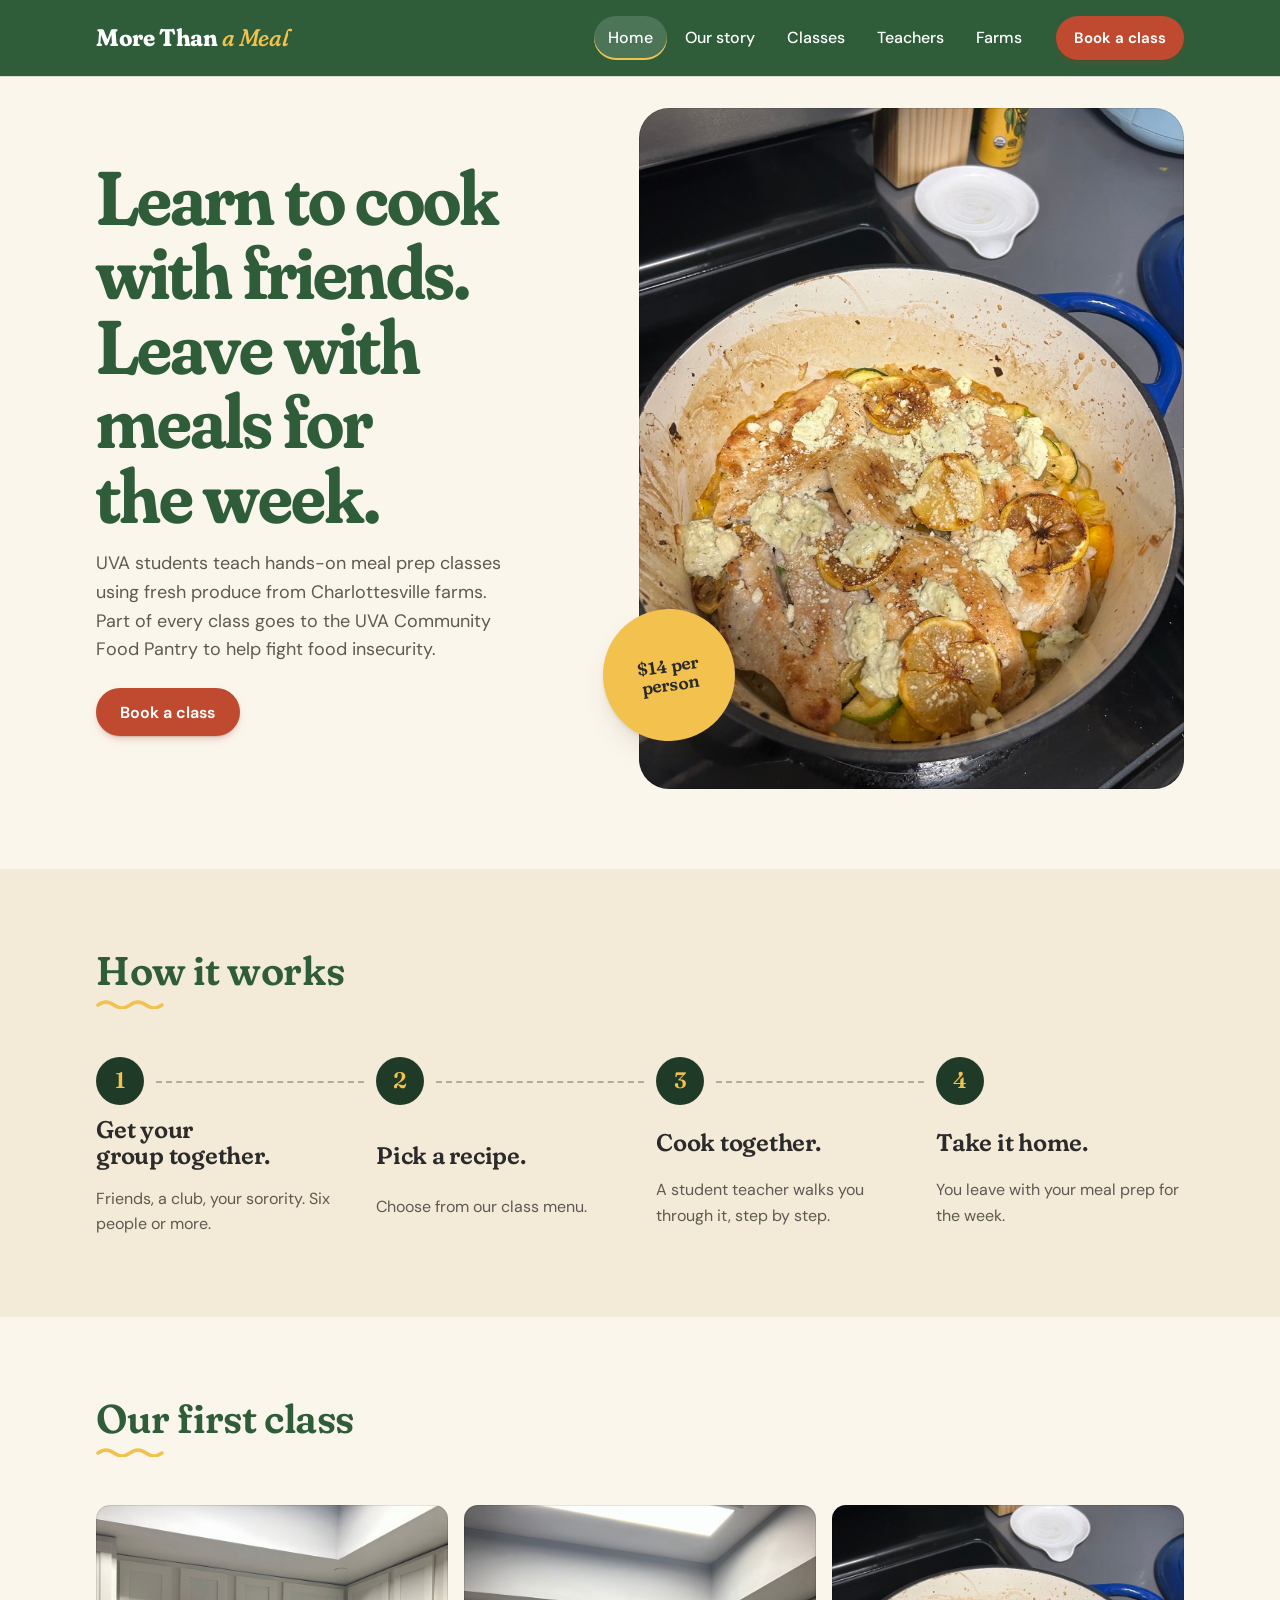
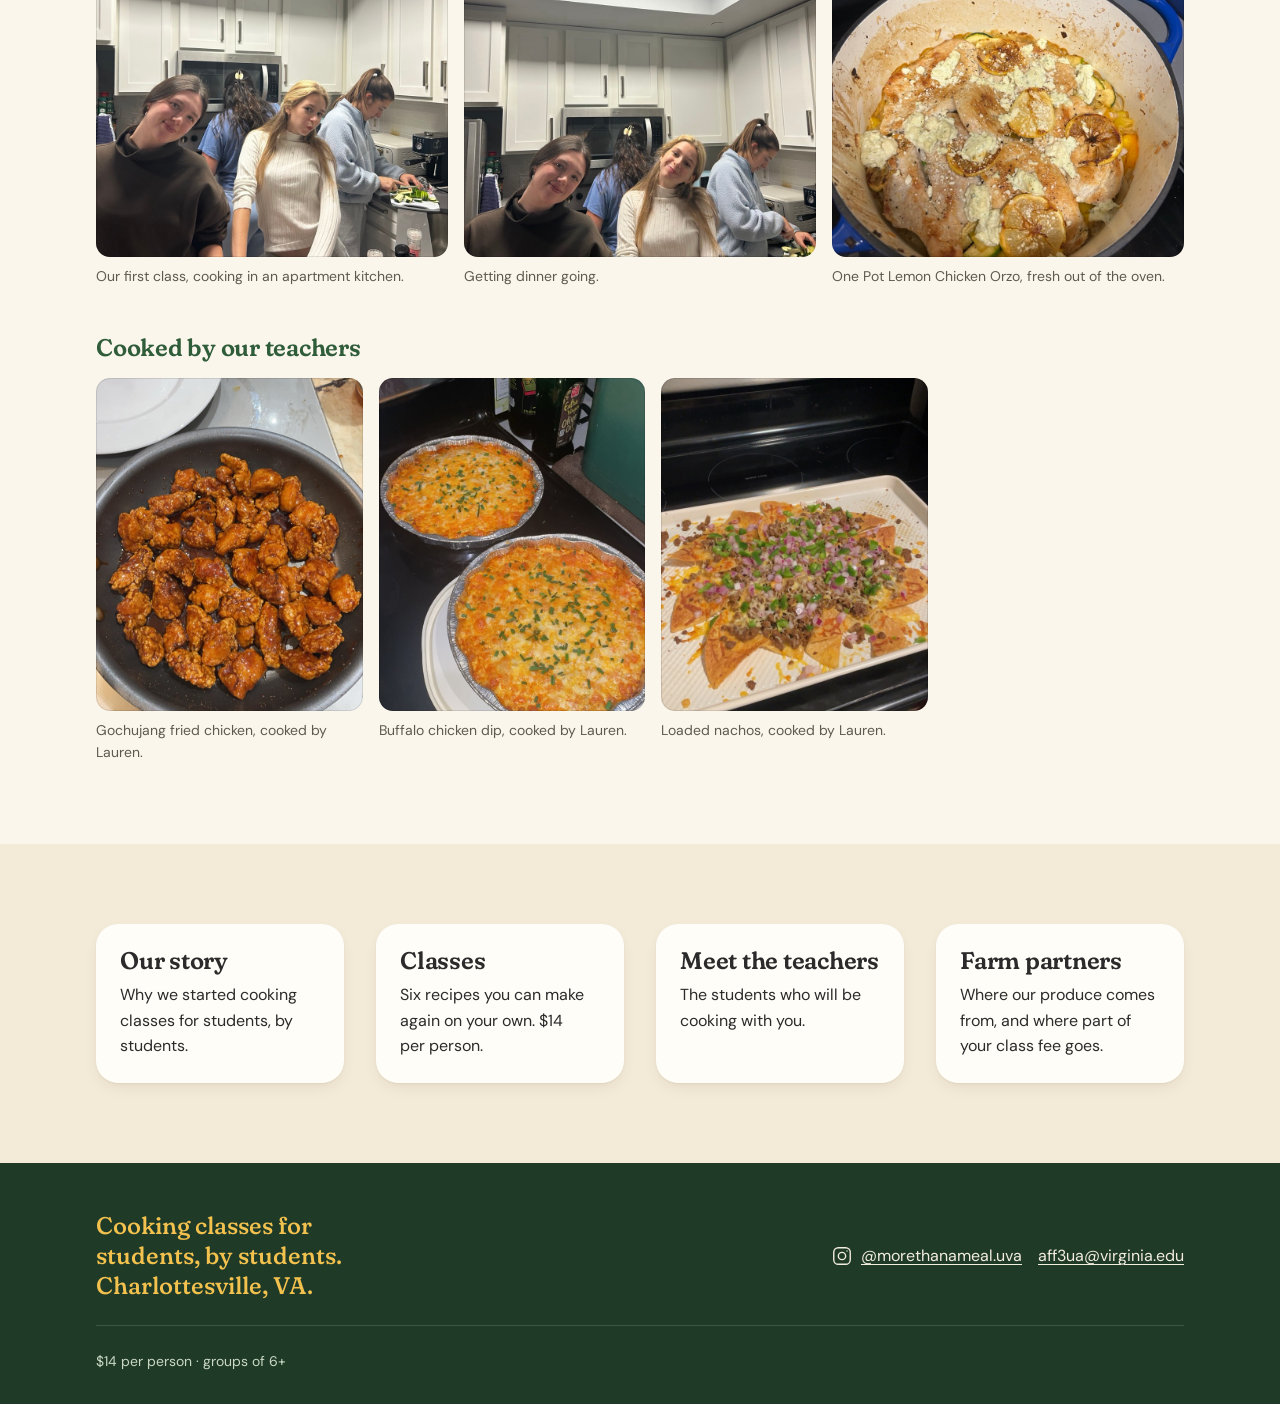
==== index.html @ 4a71b2c0 "More Than a Meal website, first version" ====
<!doctype html>
<html lang="en">
<head>
  <meta charset="utf-8">
  <meta name="viewport" content="width=device-width, initial-scale=1">
  <title>Home | More Than a Meal</title>
  <meta name="description" content="UVA students teaching meal prep classes with fresh produce from Charlottesville farms. Part of every class fights food insecurity.">
  <link rel="preconnect" href="https://fonts.googleapis.com">
  <link rel="preconnect" href="https://fonts.gstatic.com" crossorigin>
  <link rel="stylesheet" href="https://fonts.googleapis.com/css2?family=DM+Sans:opsz,wght@9..40,400..700&family=Fraunces:opsz,wght,SOFT@9..144,400..800,0..100&display=swap">
  <link rel="stylesheet" href="css/style.css">
  <script src="js/main.js"></script>
</head>
<body>
  <a class="skip-link" href="#main">Skip to content</a>

  <!-- ============ SITE HEADER (same on every page) ============ -->
  <header class="site-header">
    <div class="site-header__inner container">
      <a class="wordmark" href="index.html">
        <span class="wordmark__line">More Than</span>
        <span class="wordmark__line">a Meal</span>
      </a>
      <nav class="nav" id="site-nav" aria-label="Main">
        <ul class="nav__list">
          <li><a class="nav__link" href="index.html" aria-current="page">Home</a></li>
          <li><a class="nav__link" href="story.html">Our story</a></li>
          <li><a class="nav__link" href="classes.html">Classes</a></li>
          <li><a class="nav__link" href="teachers.html">Teachers</a></li>
          <li><a class="nav__link" href="farms.html">Farms</a></li>
        </ul>
      </nav>
      <a class="btn btn--book btn--small site-header__book" href="book.html">Book a class</a>
      <button class="nav-toggle" type="button" aria-expanded="false" aria-controls="site-nav" aria-label="Open menu">
        <span class="nav-toggle__bar"></span>
        <span class="nav-toggle__bar"></span>
        <span class="nav-toggle__bar"></span>
      </button>
    </div>
  </header>

  <main id="main">

    <!-- ============ HERO ============ -->
    <section class="hero">
      <div class="hero__inner container">
        <figure class="hero__media">
          <img class="hero__img" src="images/lemon-chicken-orzo.jpg" alt="One pot lemon chicken orzo in a blue dutch oven, topped with seared chicken, lemon slices and crumbled cheese." width="900" height="1200" fetchpriority="high" style="object-position: center 62%;">
          <p class="hero__sticker">$14 per person</p>
        </figure>
        <div class="hero__text">
          <h1 class="hero__title">Learn to cook with friends. Leave with meals for the week.</h1>
          <p class="hero__subline">UVA students teach hands-on meal prep classes using fresh produce from Charlottesville farms. Part of every class goes to the UVA Community Food Pantry to help fight food insecurity.</p>
          <div class="btn-row">
            <a class="btn btn--book" href="book.html">Book a class</a>
          </div>
        </div>
      </div>
    </section>

    <!-- ============ HOW IT WORKS ============ -->
    <section class="section section--alt">
      <div class="container">
        <div class="section__header">
          <h2 class="section__title">How it works</h2>
        </div>
        <ol class="steps">
          <li class="step">
            <h3 class="step__title">Get your group together.</h3>
            <p class="step__text">Friends, a club, your sorority. Six people or more.</p>
          </li>
          <li class="step">
            <h3 class="step__title">Pick a recipe.</h3>
            <p class="step__text">Choose from our class menu.</p>
          </li>
          <li class="step">
            <h3 class="step__title">Cook together.</h3>
            <p class="step__text">A student teacher walks you through it, step by step.</p>
          </li>
          <li class="step">
            <h3 class="step__title">Take it home.</h3>
            <p class="step__text">You leave with your meal prep for the week.</p>
          </li>
        </ol>
      </div>
    </section>

    <!-- ============ GALLERY ============ -->
    <section class="section">
      <div class="container">
        <div class="section__header">
          <h2 class="section__title">Our first class</h2>
        </div>
        <!-- GALLERY PHOTO: copy one <figure> block to add a photo -->
        <div class="gallery gallery--three">
          <figure class="gallery__item">
            <img src="images/first-class-kitchen.jpg" alt="Four students in an apartment kitchen at the first More Than a Meal class, one chopping zucchini at the counter." width="1200" height="900" loading="lazy">
            <figcaption class="gallery__caption">Our first class, cooking in an apartment kitchen.</figcaption>
          </figure>
          <figure class="gallery__item">
            <img src="images/first-class-kitchen-2.jpg" alt="Two students smiling at the camera while others cook behind them in an apartment kitchen." width="900" height="1200" loading="lazy">
            <figcaption class="gallery__caption">Getting dinner going.</figcaption>
          </figure>
          <figure class="gallery__item">
            <img src="images/lemon-chicken-orzo.jpg" alt="One pot lemon chicken orzo in a blue dutch oven, topped with seared chicken, lemon slices and crumbled cheese." width="900" height="1200" loading="lazy">
            <figcaption class="gallery__caption">One Pot Lemon Chicken Orzo, fresh out of the oven.</figcaption>
          </figure>
        </div>

        <h3 class="subheading">Cooked by our teachers</h3>
        <div class="gallery gallery--three gallery--small">
          <figure class="gallery__item">
            <img src="images/gochujang-chicken.jpg" alt="A pan of gochujang fried chicken bites in a glossy red sauce." width="675" height="1200" loading="lazy">
            <figcaption class="gallery__caption">Gochujang fried chicken, cooked by Lauren.</figcaption>
          </figure>
          <figure class="gallery__item">
            <img src="images/buffalo-chicken-dip.jpg" alt="Two tins of baked buffalo chicken dip topped with melted cheese and chives." width="675" height="1200" loading="lazy">
            <figcaption class="gallery__caption">Buffalo chicken dip, cooked by Lauren.</figcaption>
          </figure>
          <figure class="gallery__item">
            <img src="images/loaded-nachos.jpg" alt="A sheet pan of loaded nachos with ground beef, cheese, red onion and green pepper." width="675" height="1200" loading="lazy">
            <figcaption class="gallery__caption">Loaded nachos, cooked by Lauren.</figcaption>
          </figure>
        </div>
      </div>
    </section>

    <!-- ============ LINK TEASERS ============ -->
    <section class="section section--alt">
      <div class="container">
        <div class="card-grid card-grid--four">
          <!-- TEASER CARD -->
          <article class="card">
            <div class="card__body">
              <h2 class="card__title"><a href="story.html">Our story</a></h2>
              <p class="card__text">Why we started cooking classes for students, by students.</p>
            </div>
          </article>
          <!-- TEASER CARD -->
          <article class="card">
            <div class="card__body">
              <h2 class="card__title"><a href="classes.html">Classes</a></h2>
              <p class="card__text">Six recipes you can make again on your own. $14 per person.</p>
            </div>
          </article>
          <!-- TEASER CARD -->
          <article class="card">
            <div class="card__body">
              <h2 class="card__title"><a href="teachers.html">Meet the teachers</a></h2>
              <p class="card__text">The students who will be cooking with you.</p>
            </div>
          </article>
          <!-- TEASER CARD -->
          <article class="card">
            <div class="card__body">
              <h2 class="card__title"><a href="farms.html">Farm partners</a></h2>
              <p class="card__text">Where our produce comes from, and where part of your class fee goes.</p>
            </div>
          </article>
        </div>
      </div>
    </section>

  </main>

  <!-- ============ SITE FOOTER (same on every page) ============ -->
  <footer class="site-footer">
    <div class="site-footer__inner container">
      <p class="site-footer__tagline">Cooking classes for students, by students. Charlottesville, VA.</p>
      <ul class="site-footer__links">
        <li>
          <!-- INSTAGRAM: change the link and the handle text here (on every page) -->
          <a class="site-footer__ig" href="https://www.instagram.com/morethanameal.uva/" target="_blank" rel="noopener">
            <svg viewBox="0 0 24 24" fill="none" stroke="currentColor" stroke-width="1.5" stroke-linecap="round" stroke-linejoin="round" aria-hidden="true"><rect x="3" y="3" width="18" height="18" rx="5"/><circle cx="12" cy="12" r="4"/><circle cx="17.5" cy="6.5" r="0.75" fill="currentColor" stroke="none"/></svg>
            <span><span class="visually-hidden">Instagram: </span>@morethanameal.uva</span>
          </a>
        </li>
        <li><a href="mailto:aff3ua@virginia.edu">aff3ua@virginia.edu</a></li>
      </ul>
      <p class="site-footer__small">$14 per person · groups of 6+</p>
    </div>
  </footer>

  <!-- ============ MOBILE BOOK BAR (phones only) ============ -->
  <div class="mobile-book-bar">
    <p class="mobile-book-bar__text">$14 per person · groups of 6+</p>
    <a class="btn btn--book" href="book.html">Book a class</a>
  </div>
</body>
</html>
---- css/style.css ----
/* ==========================================================================
   More Than a Meal — main stylesheet
   --------------------------------------------------------------------------
   One file for the whole site. Plain CSS, no build step.

   HOW THIS FILE IS ORGANISED
   Each section starts with a big comment banner like the one above.
   Search for the section name (for example "CLASS CARD") to jump to it.

    1. Design tokens (colors, fonts, spacing, corners, shadows)
    2. Reset and base elements
    3. Layout helpers (.container, .section)
    4. Buttons
    5. Site header, wordmark, nav, hamburger
    6. Mobile "Book a class" bar
    7. Hero
    8. Section headings
    9. How it works steps
   10. Photo gallery
   11. Card grid and generic card
   12. Class card extras (price, tags, book button)
   13. Teacher card
   14. Farm card
   15. Where your money goes band
   16. Story prose and team photo
   17. Booking form
   18. Thank-you page
   19. Site footer
   20. Utilities
   21. Reduced motion

   PUT THIS IN THE <head> OF EVERY PAGE (fonts + this file + the script):

     <link rel="preconnect" href="https://fonts.googleapis.com">
     <link rel="preconnect" href="https://fonts.gstatic.com" crossorigin>
     <link rel="stylesheet" href="https://fonts.googleapis.com/css2?family=DM+Sans:opsz,wght@9..40,400..700&family=Fraunces:opsz,wght,SOFT@9..144,400..800,0..100&display=swap">
     <link rel="stylesheet" href="css/style.css">
     <script src="js/main.js"></script>

   main.js is loaded in the <head> on purpose (no "defer"): it adds a "js"
   class to <html> straight away so the mobile menu never flashes open.

   BREAKPOINTS (mobile first: the base styles are for phones, ~375px wide)
     45em  = 720px   tablets / small laptops: 2-column grids, full nav
     65em  = 1040px  desktops: 3-column grids, side-by-side hero
   ========================================================================== */


/* ==========================================================================
   1. DESIGN TOKENS
   Change a color or font here and it changes everywhere.
   Contrast ratios (WCAG 2.x) are noted next to each text color.
   AA needs 4.5:1 for normal text, 3:1 for large text and UI outlines.
   ========================================================================== */

:root {
  /* --- Colors: surfaces --- */
  --color-cream: #FBF6EC;          /* page background */
  --color-cream-deep: #F3EAD7;     /* alternate section background */
  --color-paper: #FFFDF8;          /* cards and form fields */
  --color-chalkboard: #1F3A27;     /* donation band, footer (deep herb green) */

  /* --- Colors: brand --- */
  --color-herb: #2F5D3A;           /* header, primary buttons. White on it: 7.64:1, on cream: 7.10:1 */
  --color-herb-dark: #244A2D;      /* primary button hover. White on it: 10.04:1 */
  --color-herb-tint: #DCEBD9;      /* light green chip background. Charcoal on it: 11.41:1 */

  --color-tomato: #C04A2F;         /* Book buttons, prices. White on it: 4.93:1, on cream: 4.57:1 */
  --color-tomato-dark: #A33E26;    /* Book button hover. White on it: 6.41:1 */
  --color-tomato-bright: #D9583B;  /* original brand tomato. DECORATION ONLY (3.88:1 with white, too low for text) */
  --color-tomato-tint: #F7D9CF;    /* light tomato chip background. Charcoal on it: 10.64:1 */

  --color-butter: #F2C14E;         /* tags, highlights, stickers. Charcoal on it: 8.44:1, on herb: 4.55:1 */
  --color-butter-tint: #FCE9B8;    /* light butter chip background. Charcoal on it: 11.79:1 */

  /* --- Colors: text --- */
  --color-ink: #2B2B2B;            /* body text. On cream: 13.14:1, on white: 14.16:1 */
  --color-ink-soft: #5E5A52;       /* secondary text. On cream: 6.37:1, on white: 6.86:1 */
  --color-chalk: #F3EDE0;          /* text on chalkboard. 10.63:1 */
  --color-chalk-soft: #C9D8C4;     /* secondary text on chalkboard. 8.33:1 */

  /* --- Colors: form + feedback --- */
  --color-field-border: #8A8173;   /* input outlines. On cream: 3.57:1 (meets 3:1 for UI) */
  --color-error: #A3261E;          /* error text and borders. On cream: 6.83:1, on white: 7.36:1 */
  --color-focus: var(--color-ink); /* keyboard focus ring on light backgrounds */

  /* --- Fonts --- */
  --font-display: "Fraunces", Georgia, "Times New Roman", serif;
  --font-body: "DM Sans", system-ui, -apple-system, "Segoe UI", Roboto, sans-serif;

  /* --- Type scale (fluid: grows a little on bigger screens) --- */
  --text-sm: 0.875rem;                               /* 14px */
  --text-base: 1rem;                                 /* 16px */
  --text-md: 1.125rem;                               /* 18px */
  --text-lg: clamp(1.25rem, 1.1rem + 0.6vw, 1.5rem); /* card titles */
  --text-xl: clamp(1.75rem, 1.4rem + 1.6vw, 2.5rem); /* section titles */
  --text-hero: clamp(2.5rem, 1.6rem + 4.4vw, 4.75rem);

  /* --- Spacing --- */
  --space-1: 0.25rem;
  --space-2: 0.5rem;
  --space-3: 0.75rem;
  --space-4: 1rem;
  --space-5: 1.5rem;
  --space-6: 2rem;
  --space-7: 3rem;
  --space-8: 4.5rem;
  --gutter: 1.25rem;               /* side padding of the page */
  --section-space: 3.5rem;         /* space above/below each section */

  /* --- Corners (bigger surfaces get bigger corners) --- */
  --radius-sm: 10px;               /* inputs, small images */
  --radius-md: 14px;               /* images inside cards, gallery photos */
  --radius-lg: 22px;               /* cards, form panel */
  --radius-xl: 30px;               /* hero photo, donation band */
  --radius-pill: 999px;            /* buttons and tag chips */

  /* --- Shadows (soft, warm, layered) --- */
  --shadow-card:
    0 1px 2px rgb(60 40 20 / 0.06),
    0 6px 18px -6px rgb(60 40 20 / 0.12);
  --shadow-raised:
    0 2px 4px rgb(60 40 20 / 0.08),
    0 14px 30px -10px rgb(60 40 20 / 0.22);

  /* --- Motion --- */
  --ease-out: cubic-bezier(0.2, 0, 0, 1);
  --speed-fast: 150ms;
  --speed-base: 220ms;

  /* --- Sizes --- */
  --touch-target: 48px;            /* min height for buttons and inputs */
  --header-height: 68px;
  --mobile-bar-height: 76px;
  --measure: 66ch;                 /* comfortable reading width for prose */
  --container: 72rem;              /* max page width (1152px) */
}

@media (min-width: 45em) {
  :root {
    --gutter: 2rem;
    --section-space: 5rem;
    --header-height: 76px;
  }
}


/* ==========================================================================
   2. RESET AND BASE ELEMENTS
   ========================================================================== */

*,
*::before,
*::after {
  box-sizing: border-box;
}

html {
  -webkit-text-size-adjust: 100%;
  text-size-adjust: 100%;
  scroll-padding-top: calc(var(--header-height) + 1rem); /* anchor links clear the sticky header */
}

body {
  margin: 0;
  background: var(--color-cream);
  color: var(--color-ink);
  font-family: var(--font-body);
  font-size: var(--text-base);
  line-height: 1.6;
  -webkit-font-smoothing: antialiased;
  -moz-osx-font-smoothing: grayscale;
}

/* Leave room at the bottom on phones so the sticky Book bar never covers content */
body:has(.mobile-book-bar) {
  padding-bottom: var(--mobile-bar-height);
}
@media (min-width: 45em) {
  body:has(.mobile-book-bar) {
    padding-bottom: 0;
  }
}

h1, h2, h3, h4 {
  margin: 0 0 var(--space-3);
  font-family: var(--font-display);
  font-weight: 600;
  font-variation-settings: "SOFT" 100;  /* Fraunces' rounded, friendly cut */
  line-height: 1.1;
  letter-spacing: -0.01em;
  text-wrap: balance;
}

p {
  margin: 0 0 var(--space-4);
  text-wrap: pretty;
}

a {
  color: var(--color-herb);
  text-decoration-thickness: 1px;
  text-underline-offset: 0.18em;
}
a:hover {
  text-decoration-thickness: 2px;
}

img {
  display: block;
  max-width: 100%;
  height: auto;
}

/* Every photo gets the same soft edge so light photos don't melt into the cream */
img,
.img-placeholder {
  outline: 1px solid rgb(0 0 0 / 0.1);
  outline-offset: -1px;
}

/* One consistent keyboard focus ring. Dark sections switch it to butter. */
:focus-visible {
  outline: 3px solid var(--color-focus);
  outline-offset: 3px;
  border-radius: 4px;
}

::selection {
  background: var(--color-butter);
  color: var(--color-ink);
}


/* ==========================================================================
   3. LAYOUT HELPERS
   .container  centers content and adds side padding
   .section    vertical rhythm between page sections
   .section--alt  a slightly deeper cream background to separate sections
   ========================================================================== */

.container {
  width: 100%;
  max-width: var(--container);
  margin-inline: auto;
  padding-inline: var(--gutter);
}

.section {
  padding-block: var(--section-space);
}

.section--alt {
  background: var(--color-cream-deep);
}


/* ==========================================================================
   4. BUTTONS
   <a class="btn btn--primary" href="...">  green, for main actions
   <a class="btn btn--book" href="book.html"> tomato, ONLY for booking
   <a class="btn btn--ghost" href="...">    outline, for secondary actions
   Add .btn--block to make a button fill its container.
   Add .btn--small for the compact header button.
   ========================================================================== */

.btn {
  display: inline-flex;
  align-items: center;
  justify-content: center;
  gap: var(--space-2);
  min-height: var(--touch-target);
  padding: 0.7rem 1.4rem;
  border: 2px solid transparent;
  border-radius: var(--radius-pill);
  font-family: var(--font-body);
  font-size: var(--text-base);
  font-weight: 650;
  line-height: 1.2;
  text-align: center;
  text-decoration: none;
  cursor: pointer;
  -webkit-tap-highlight-color: transparent;
  transition-property: background-color, border-color, color, box-shadow, transform;
  transition-duration: var(--speed-fast);
  transition-timing-function: var(--ease-out);
}

/* Small press feedback */
.btn:active {
  transform: scale(0.96);
}

.btn--primary {
  background: var(--color-herb);
  color: #FFFFFF;
}
.btn--primary:hover {
  background: var(--color-herb-dark);
}

.btn--book {
  background: var(--color-tomato);
  color: #FFFFFF;
  box-shadow: 0 1px 0 rgb(0 0 0 / 0.08), 0 4px 10px -4px rgb(163 62 38 / 0.5);
}
.btn--book:hover {
  background: var(--color-tomato-dark);
}

.btn--ghost {
  background: transparent;
  border-color: currentColor;
  color: var(--color-herb);
}
.btn--ghost:hover {
  background: var(--color-herb-tint);
}

.btn--block {
  display: flex;
  width: 100%;
}

.btn--small {
  min-height: 44px;
  padding: 0.5rem 1rem;
  font-size: 0.9375rem;
}

/* A row of buttons that wraps nicely on phones */
.btn-row {
  display: flex;
  flex-wrap: wrap;
  gap: var(--space-3);
}


/* ==========================================================================
   5. SITE HEADER
   Structure:
   <header class="site-header">
     <div class="site-header__inner container">
       <a class="wordmark" href="index.html">
         <span class="wordmark__line">More Than</span>
         <span class="wordmark__line">a Meal</span>
       </a>
       <nav class="nav" id="site-nav" aria-label="Main"> <ul class="nav__list"> ... </ul> </nav>
       <a class="btn btn--book btn--small site-header__book" href="book.html">Book a class</a>
       <button class="nav-toggle" aria-expanded="false" aria-controls="site-nav"> ... </button>
     </div>
   </header>
   On phones the nav is hidden until the hamburger (.nav-toggle) is tapped,
   which adds .is-open to .nav. On 720px+ the nav is always shown inline.
   Mark the current page's link with aria-current="page".
   ========================================================================== */

.site-header {
  --color-focus: var(--color-butter);
  position: sticky;
  top: 0;
  z-index: 50;
  background: var(--color-herb);
  color: #FFFFFF;
  box-shadow: 0 1px 0 rgb(0 0 0 / 0.12);
}

.site-header__inner {
  display: flex;
  align-items: center;
  gap: var(--space-3);
  min-height: var(--header-height);
}

/* --- Wordmark: two stacked lines on phones, one line on wider screens --- */
.wordmark {
  margin-right: auto;
  color: #FFFFFF;
  font-family: var(--font-display);
  font-size: 1.3rem;
  font-weight: 700;
  font-variation-settings: "SOFT" 100, "opsz" 72;
  line-height: 0.95;
  letter-spacing: -0.015em;
  text-decoration: none;
}
.wordmark__line {
  display: block;
}
.wordmark__line + .wordmark__line {
  color: var(--color-butter);
  font-style: italic;
  font-weight: 500;
}
.wordmark:hover {
  text-decoration: none;
}

/* --- Header Book button: always visible --- */
.site-header__book {
  flex-shrink: 0;
}

/* --- Hamburger button (phones only) --- */
.nav-toggle {
  display: none; /* only shown when JavaScript is running, see .js rule below */
  position: relative;
  flex-shrink: 0;
  width: 44px;
  height: 44px;
  margin-right: -6px; /* optical: lines up the icon with the page edge */
  padding: 0;
  border: 0;
  border-radius: var(--radius-sm);
  background: transparent;
  color: #FFFFFF;
  cursor: pointer;
  -webkit-tap-highlight-color: transparent;
}
.js .nav-toggle {
  display: inline-flex;
  align-items: center;
  justify-content: center;
}
.nav-toggle:hover {
  background: rgb(255 255 255 / 0.1);
}

/* The three lines of the hamburger; they turn into an X when open */
.nav-toggle__bar {
  position: absolute;
  left: 11px;
  width: 22px;
  height: 2px;
  border-radius: 2px;
  background: currentColor;
  transition-property: transform, opacity;
  transition-duration: var(--speed-base);
  transition-timing-function: var(--ease-out);
}
.nav-toggle__bar:nth-child(1) { top: 15px; }
.nav-toggle__bar:nth-child(2) { top: 21px; }
.nav-toggle__bar:nth-child(3) { top: 27px; }

.nav-toggle[aria-expanded="true"] .nav-toggle__bar:nth-child(1) {
  transform: translateY(6px) rotate(45deg);
}
.nav-toggle[aria-expanded="true"] .nav-toggle__bar:nth-child(2) {
  opacity: 0;
}
.nav-toggle[aria-expanded="true"] .nav-toggle__bar:nth-child(3) {
  transform: translateY(-6px) rotate(-45deg);
}

/* --- Nav links --- */
.nav__list {
  display: flex;
  flex-wrap: wrap;
  gap: var(--space-1);
  margin: 0;
  padding: 0;
  list-style: none;
}

.nav__link {
  display: flex;
  align-items: center;
  min-height: 44px;
  padding: 0.5rem 0.875rem;
  border-radius: var(--radius-pill);
  color: #FFFFFF;
  font-weight: 500;
  text-decoration: none;
  transition: background-color var(--speed-fast) var(--ease-out);
}
.nav__link:hover {
  background: rgb(255 255 255 / 0.12);
}
.nav__link[aria-current="page"] {
  background: rgb(255 255 255 / 0.14);
  box-shadow: inset 0 -2px 0 var(--color-butter);
}

/* --- Phones: nav becomes a drop-down panel under the header --- */
@media (max-width: 44.99em) {
  /* Without JavaScript the links simply wrap onto a second row */
  .site-header__inner {
    flex-wrap: wrap;
  }
  .nav {
    order: 10;
    width: 100%;
    padding-bottom: var(--space-3);
  }

  /* With JavaScript the nav hides until the hamburger opens it */
  .js .site-header__inner {
    flex-wrap: nowrap;
  }
  .js .nav {
    display: none;
    position: absolute;
    top: 100%;
    left: 0;
    right: 0;
    padding: var(--space-2) var(--gutter) var(--space-5);
    background: var(--color-herb);
    box-shadow: 0 16px 24px -12px rgb(0 0 0 / 0.35);
  }
  .js .nav.is-open {
    display: block;
    animation: nav-drop var(--speed-base) var(--ease-out);
  }
  .js .nav__list {
    flex-direction: column;
    gap: 0;
  }
  .js .nav__link {
    min-height: 52px;
    padding-inline: var(--space-3);
    border-radius: var(--radius-sm);
    font-family: var(--font-display);
    font-size: 1.375rem;
    font-weight: 500;
  }
}

@keyframes nav-drop {
  from { opacity: 0; transform: translateY(-6px); }
  to   { opacity: 1; transform: translateY(0); }
}

/* --- 720px and up: nav sits inline, hamburger hidden, wordmark on one line --- */
@media (min-width: 45em) {
  .wordmark {
    font-size: 1.5rem;
  }
  .wordmark__line {
    display: inline;
  }
  .nav {
    margin-right: var(--space-2);
  }
  .js .nav-toggle {
    display: none;
  }
}


/* ==========================================================================
   6. MOBILE "BOOK A CLASS" BAR
   A bar stuck to the bottom of the screen on phones only.
   <div class="mobile-book-bar">
     <p class="mobile-book-bar__text">Next class: Sat, Dec 6</p>
     <a class="btn btn--book" href="book.html">Book a class</a>
   </div>
   Leave it off book.html (people are already booking there).
   The text line is optional.
   ========================================================================== */

.mobile-book-bar {
  --color-focus: var(--color-butter);
  position: fixed;
  left: 0;
  right: 0;
  bottom: 0;
  z-index: 40;
  display: flex;
  align-items: center;
  gap: var(--space-3);
  min-height: var(--mobile-bar-height);
  padding: var(--space-3) var(--gutter);
  padding-bottom: calc(var(--space-3) + env(safe-area-inset-bottom, 0px));
  background: var(--color-chalkboard);
  color: var(--color-chalk);
  box-shadow: 0 -8px 24px -10px rgb(0 0 0 / 0.35);
}

.mobile-book-bar__text {
  flex: 1;
  margin: 0;
  font-size: var(--text-sm);
  line-height: 1.3;
  color: var(--color-chalk-soft);
}

.mobile-book-bar .btn {
  flex: 1;
}
.mobile-book-bar__text + .btn {
  flex: 0 0 auto;
}

@media (min-width: 45em) {
  .mobile-book-bar {
    display: none;
  }
}


/* ==========================================================================
   7. HERO
   <section class="hero">
     <div class="hero__inner container">
       <div class="hero__text">
         <h1 class="hero__title">...</h1>
         <p class="hero__subline">...</p>
         <div class="btn-row"> buttons </div>
       </div>
       <figure class="hero__media">
         <img class="hero__img" src="..." alt="...">
         <p class="hero__sticker">Fresh from local farms</p>   (optional)
       </figure>
     </div>
   </section>
   Phones: photo first, text below. 1040px+: text left, photo right.
   ========================================================================== */

.hero {
  padding-block: var(--space-4) var(--section-space);
}

.hero__inner {
  display: grid;
  gap: var(--space-5);
}

.hero__media {
  position: relative;
  margin: 0;
}

.hero__img,
.hero__media .img-placeholder {
  width: 100%;
  aspect-ratio: 4 / 3;
  object-fit: cover;
  border-radius: var(--radius-xl);
}

/* The round butter "sticker" stuck on the corner of the photo,
   like a price sticker at a farm stand */
.hero__sticker {
  position: absolute;
  right: 12px;
  bottom: -18px;
  display: grid;
  place-items: center;
  width: 108px;
  height: 108px;
  margin: 0;
  padding: var(--space-3);
  border-radius: 50%;
  background: var(--color-butter);
  color: var(--color-ink);
  font-family: var(--font-display);
  font-size: 0.95rem;
  font-weight: 600;
  font-variation-settings: "SOFT" 100;
  line-height: 1.1;
  text-align: center;
  transform: rotate(-8deg);
  box-shadow: var(--shadow-raised);
}

.hero__title {
  margin-bottom: var(--space-4);
  font-size: var(--text-hero);
  font-weight: 650;
  font-variation-settings: "SOFT" 100, "opsz" 144;
  line-height: 0.98;
  letter-spacing: -0.025em;
  color: var(--color-herb);
}

.hero__subline {
  max-width: 34ch;
  margin-bottom: var(--space-5);
  font-size: var(--text-md);
  color: var(--color-ink-soft);
}

@media (min-width: 45em) {
  .hero__img,
  .hero__media .img-placeholder {
    aspect-ratio: 16 / 9;
  }
  .hero__sticker {
    width: 132px;
    height: 132px;
    right: 28px;
    font-size: 1.1rem;
  }
}

@media (min-width: 65em) {
  .hero {
    padding-top: var(--space-6);
  }
  .hero__inner {
    grid-template-columns: 1fr 1.1fr;
    align-items: center;
    gap: var(--space-7);
  }
  .hero__text {
    order: -1; /* text on the left */
  }
  .hero__img,
  .hero__media .img-placeholder {
    aspect-ratio: 4 / 5;
  }
  .hero__sticker {
    right: auto;
    left: -36px;
    bottom: 48px;
  }
}


/* ==========================================================================
   8. SECTION HEADINGS
   <div class="section__header">
     <h2 class="section__title">Upcoming classes</h2>
     <p class="section__intro">One short sentence about this section.</p>
   </div>
   The butter squiggle under the title is drawn by CSS, nothing to add.
   Use .section__header--center to center it.
   ========================================================================== */

.section__header {
  max-width: 40rem;
  margin-bottom: var(--space-6);
}

.section__header--center {
  margin-inline: auto;
  text-align: center;
}

.section__title {
  position: relative;
  display: inline-block;
  margin-bottom: var(--space-4);
  padding-bottom: 0.4em;
  font-size: var(--text-xl);
  color: var(--color-herb);
}

/* Hand-drawn chalk-style squiggle under section titles */
.section__title::after {
  content: "";
  position: absolute;
  left: 0;
  bottom: 0;
  width: 4.5rem;
  height: 10px;
  background: url("data:image/svg+xml,%3Csvg xmlns='http://www.w3.org/2000/svg' viewBox='0 0 72 10'%3E%3Cpath d='M2 6c6-4 10-4 16 0s10 4 16 0 10-4 16 0 10 4 16 0' fill='none' stroke='%23F2C14E' stroke-width='3.5' stroke-linecap='round'/%3E%3C/svg%3E") no-repeat left center / contain;
}
.section__header--center .section__title::after {
  left: 50%;
  transform: translateX(-50%);
}

.section__intro {
  margin: 0;
  font-size: var(--text-md);
  color: var(--color-ink-soft);
}


/* ==========================================================================
   9. HOW IT WORKS STEPS
   <ol class="steps">
     <li class="step">
       <h3 class="step__title">Pick a class</h3>
       <p class="step__text">...</p>
     </li>
     ...
   </ol>
   The numbers are added automatically, in order. Works with 3 or 4 steps.
   ========================================================================== */

.steps {
  display: grid;
  gap: var(--space-5);
  margin: 0;
  padding: 0;
  list-style: none;
  counter-reset: step;
}

.step {
  position: relative;
  display: grid;
  grid-template-columns: 3rem 1fr;
  column-gap: var(--space-4);
  counter-increment: step;
}

/* The round number */
.step::before {
  content: counter(step);
  grid-row: span 2;
  display: grid;
  place-items: center;
  width: 3rem;
  height: 3rem;
  border-radius: 50%;
  background: var(--color-chalkboard);
  color: var(--color-butter);
  font-family: var(--font-display);
  font-size: 1.4rem;
  font-weight: 600;
  font-variant-numeric: tabular-nums;
}

/* Dashed line connecting the numbers on phones */
.step:not(:last-child)::after {
  content: "";
  position: absolute;
  left: 1.5rem;
  top: 3.5rem;
  bottom: calc(-1 * var(--space-5) + 0.5rem);
  border-left: 2px dashed var(--color-field-border);
  opacity: 0.6;
}

.step__title {
  align-self: center;
  margin: 0.55rem 0 var(--space-1);
  font-size: var(--text-lg);
}

.step__text {
  margin: 0;
  color: var(--color-ink-soft);
}

@media (min-width: 45em) {
  .steps {
    grid-template-columns: repeat(auto-fit, minmax(12rem, 1fr));
    gap: var(--space-6);
  }
  .step {
    grid-template-columns: 1fr;
    row-gap: var(--space-3);
  }
  .step::before {
    grid-row: auto;
  }
  /* The connecting line runs sideways on wider screens */
  .step:not(:last-child)::after {
    left: 3.75rem;
    right: calc(-1 * var(--space-6) + 0.75rem);
    top: 1.5rem;
    bottom: auto;
    border-left: 0;
    border-top: 2px dashed var(--color-field-border);
  }
  .step__title {
    margin-top: 0;
  }
}


/* ==========================================================================
   10. PHOTO GALLERY
   <div class="gallery">
     <figure class="gallery__item"><img src="..." alt="..."></figure>
     <figure class="gallery__item gallery__item--wide"><img ...></figure>
     ...
   </div>
   All photos are cropped to squares. --wide makes one photo span 2 columns.
   Optional caption: <figcaption class="gallery__caption">...</figcaption>
   ========================================================================== */

.gallery {
  display: grid;
  grid-template-columns: repeat(2, 1fr);
  gap: var(--space-3);
}

.gallery__item {
  position: relative;
  margin: 0;
}

.gallery__item img,
.gallery__item .img-placeholder {
  width: 100%;
  aspect-ratio: 1 / 1;
  object-fit: cover;
  border-radius: var(--radius-md);
}

.gallery__item--wide {
  grid-column: span 2;
}
.gallery__item--wide img,
.gallery__item--wide .img-placeholder {
  aspect-ratio: 2 / 1;
}

.gallery__caption {
  margin-top: var(--space-2);
  font-size: var(--text-sm);
  color: var(--color-ink-soft);
}

@media (min-width: 45em) {
  .gallery {
    grid-template-columns: repeat(3, 1fr);
    gap: var(--space-4);
  }
}

@media (min-width: 65em) {
  .gallery {
    grid-template-columns: repeat(4, 1fr);
  }
}


/* ==========================================================================
   11. CARD GRID AND GENERIC CARD
   <div class="card-grid">
     <article class="card">
       <img class="card__img" src="..." alt="...">
       <div class="card__body">
         <h3 class="card__title">...</h3>
         <p class="card__meta">Small detail line</p>
         <p class="card__text">...</p>
       </div>
     </article>
   </div>
   1 column on phones, 2 at 720px, 3 at 1040px.
   Add .card-grid--two to stop at 2 columns.
   ========================================================================== */

.card-grid {
  display: grid;
  grid-template-columns: 1fr;
  gap: var(--space-5);
}

@media (min-width: 45em) {
  .card-grid {
    grid-template-columns: repeat(2, 1fr);
  }
}

@media (min-width: 65em) {
  .card-grid {
    grid-template-columns: repeat(3, 1fr);
    gap: var(--space-6);
  }
  .card-grid--two {
    grid-template-columns: repeat(2, 1fr);
  }
}

.card {
  display: flex;
  flex-direction: column;
  overflow: hidden;
  border-radius: var(--radius-lg);
  background: var(--color-paper);
  box-shadow: var(--shadow-card);
}

/* Photo at the top of the card. The card's rounded corners crop it. */
.card__img {
  width: 100%;
  aspect-ratio: 3 / 2;
  object-fit: cover;
  outline: 0;
}

.card__body {
  display: flex;
  flex: 1;
  flex-direction: column;
  padding: var(--space-5);
}

.card__title {
  margin-bottom: var(--space-2);
  font-size: var(--text-lg);
}

.card__meta {
  margin-bottom: var(--space-3);
  font-size: var(--text-sm);
  font-weight: 500;
  color: var(--color-ink-soft);
}

.card__text {
  color: var(--color-ink);
}

.card__text:last-child {
  margin-bottom: 0;
}

/* Pushes whatever comes after it (usually the button) to the bottom,
   so buttons line up across cards of different lengths */
.card__footer {
  margin-top: auto;
  padding-top: var(--space-4);
}


/* ==========================================================================
   12. CLASS CARD EXTRAS
   <article class="card card--class">
     <img class="card__img" ...>
     <div class="card__body">
       <ul class="tags">
         <li class="tag tag--veg">Vegetarian</li>
         <li class="tag tag--gf">Gluten-free</li>
       </ul>
       <h3 class="card__title">...</h3>
       <p class="card__meta">Sat, Dec 6, 11am to 1pm</p>
       <p class="card__text">...</p>
       <div class="card__footer class-card__buy">
         <p class="price">$15 <span class="price__note">per person</span></p>
         <a class="btn btn--book" href="book.html?class=Class+Name">Book</a>
       </div>
     </div>
   </article>
   Tag options: .tag--veg .tag--vegan .tag--gf .tag--df (plain .tag also works)
   ========================================================================== */

.price {
  margin: 0;
  font-family: var(--font-display);
  font-size: 2rem;
  font-weight: 700;
  font-variation-settings: "SOFT" 100, "opsz" 72;
  font-variant-numeric: tabular-nums lining-nums;
  line-height: 1;
  color: var(--color-tomato);
}

.price__note {
  display: block;
  margin-top: var(--space-1);
  font-family: var(--font-body);
  font-size: var(--text-sm);
  font-weight: 500;
  color: var(--color-ink-soft);
}

/* Price on the left, Book button on the right */
.class-card__buy {
  display: flex;
  align-items: flex-end;
  justify-content: space-between;
  gap: var(--space-4);
  border-top: 1px dashed rgb(43 43 43 / 0.18);
  margin-top: auto;
  padding-top: var(--space-4);
}
.card--class .card__text {
  margin-bottom: var(--space-4);
}

/* --- Tag chips --- */
.tags {
  display: flex;
  flex-wrap: wrap;
  gap: var(--space-2);
  margin: 0 0 var(--space-3);
  padding: 0;
  list-style: none;
}

.tag {
  display: inline-flex;
  align-items: center;
  gap: 0.35em;
  padding: 0.2rem 0.7rem;
  border-radius: var(--radius-pill);
  background: var(--color-butter-tint);
  color: var(--color-ink);
  font-size: 0.8125rem;
  font-weight: 600;
  line-height: 1.5;
  white-space: nowrap;
}

/* Small colored dot in front of each dietary tag */
.tag::before {
  content: "";
  width: 0.5em;
  height: 0.5em;
  border-radius: 50%;
  background: var(--color-butter);
}

.tag--veg   { background: var(--color-herb-tint); }
.tag--veg::before   { background: #5B8C55; }

.tag--vegan { background: var(--color-herb); color: #FFFFFF; }
.tag--vegan::before { background: var(--color-butter); }

.tag--gf    { background: var(--color-butter-tint); }
.tag--gf::before    { background: #C9952A; }

.tag--df    { background: var(--color-tomato-tint); }
.tag--df::before    { background: var(--color-tomato-bright); }


/* ==========================================================================
   13. TEACHER CARD
   <article class="card card--teacher">
     <img class="card__img" src="..." alt="Photo of Name">
     <div class="card__body">
       <h3 class="card__title">Name</h3>
       <p class="card__meta">Third year, Nutrition</p>
       <p class="card__loves"><strong>Loves to cook:</strong> shakshuka</p>
       <p class="card__text">Short bio...</p>
     </div>
   </article>
   ========================================================================== */

.card--teacher .card__img {
  aspect-ratio: 1 / 1;          /* square on phones so cards aren't too tall */
  object-position: center 25%;  /* keeps faces in frame */
}
@media (min-width: 45em) {
  .card--teacher .card__img {
    aspect-ratio: 4 / 5;        /* portrait on wider screens */
  }
}

.card__loves {
  margin-bottom: var(--space-3);
  padding: var(--space-2) var(--space-3);
  border-radius: var(--radius-sm);
  background: var(--color-butter-tint);
  font-size: 0.9375rem;
}

.card__loves strong {
  font-family: var(--font-display);
  font-weight: 600;
  font-style: italic;
  color: var(--color-herb);
}


/* ==========================================================================
   14. FARM CARD
   <article class="card card--farm">
     <img class="card__img" src="..." alt="...">
     <div class="card__body">
       <h3 class="card__title">Farm name</h3>
       <p class="card__meta card__place">Location, VA</p>
       <p class="card__text">What we get from them...</p>
       <p class="card__footer"><a class="card__link" href="...">Visit their site</a></p>
     </div>
   </article>
   ========================================================================== */

.card--farm .card__img {
  aspect-ratio: 16 / 10;
}

/* Location line with a little map-pin drawn in CSS */
.card__place {
  display: flex;
  align-items: center;
  gap: var(--space-2);
}
.card__place::before {
  content: "";
  flex-shrink: 0;
  width: 0.7rem;
  height: 0.7rem;
  border-radius: 50% 50% 50% 0;
  background: var(--color-tomato);
  transform: rotate(-45deg);
}

.card__link {
  display: inline-flex;
  align-items: center;
  min-height: 44px;
  font-weight: 600;
}


/* ==========================================================================
   15. WHERE YOUR MONEY GOES BAND
   A full-width chalkboard, like the menu board at a market stand.
   <section class="donation-band">
     <div class="donation-band__inner container">
       <div class="donation-band__intro">
         <h2 class="donation-band__title">Where your $15 goes</h2>
         <p>...</p>
       </div>
       <ul class="donation-band__list">
         <li class="donation-band__row">
           <span class="donation-band__label">Fresh produce</span>
           <span class="donation-band__amount">$7</span>
         </li>
         ...
         <li class="donation-band__row donation-band__row--highlight"> ... </li>
       </ul>
       <p class="donation-band__note">Optional footnote</p>
     </div>
   </section>
   The dotted line between label and amount is drawn automatically.
   ========================================================================== */

.donation-band {
  --color-focus: var(--color-butter);
  position: relative;
  padding-block: var(--section-space);
  background-color: var(--color-chalkboard);
  /* faint chalk smudges */
  background-image:
    radial-gradient(ellipse 60% 40% at 15% 20%, rgb(255 255 255 / 0.05), transparent 70%),
    radial-gradient(ellipse 50% 35% at 85% 80%, rgb(255 255 255 / 0.04), transparent 70%);
  color: var(--color-chalk);
}

.donation-band a {
  color: var(--color-butter);
}

.donation-band__inner {
  display: grid;
  gap: var(--space-6);
}

.donation-band__title {
  font-size: var(--text-xl);
  color: var(--color-butter);
}

.donation-band__intro p {
  color: var(--color-chalk-soft);
  font-size: var(--text-md);
  max-width: 38ch;
}

.donation-band__list {
  margin: 0;
  padding: 0;
  list-style: none;
}

.donation-band__row {
  display: flex;
  align-items: baseline;
  gap: var(--space-3);
  padding-block: var(--space-3);
  font-family: var(--font-display);
  font-size: 1.25rem;
  font-variation-settings: "SOFT" 100;
}

/* Dotted leader between label and amount */
.donation-band__label {
  display: flex;
  flex: 1;
  align-items: baseline;
  gap: var(--space-3);
}
.donation-band__label::after {
  content: "";
  flex: 1;
  min-width: 1.5rem;
  border-bottom: 2px dotted rgb(243 237 224 / 0.45);
  transform: translateY(-0.25em);
}

.donation-band__amount {
  font-weight: 600;
  font-variant-numeric: tabular-nums lining-nums;
}

/* The row that goes to fighting food insecurity, chalked in butter */
.donation-band__row--highlight {
  margin-top: var(--space-2);
  padding: var(--space-3) var(--space-4);
  border: 2px solid var(--color-butter);
  border-radius: var(--radius-md);
  color: var(--color-butter);
  font-weight: 600;
}
.donation-band__row--highlight .donation-band__label::after {
  border-bottom-color: rgb(242 193 78 / 0.55);
}

.donation-band__note {
  margin: var(--space-4) 0 0;
  font-size: var(--text-sm);
  color: var(--color-chalk-soft);
}

@media (min-width: 65em) {
  .donation-band__inner {
    grid-template-columns: 1fr 1.1fr;
    align-items: center;
    gap: var(--space-8);
  }
  .donation-band__row {
    font-size: 1.5rem;
  }
}


/* ==========================================================================
   16. STORY PROSE AND TEAM PHOTO
   <div class="prose"> ...normal <p>, <h2>, <h3>, <ul>, <blockquote>... </div>
   Keeps lines to a comfortable reading width.

   <figure class="team-photo">
     <img src="..." alt="...">
     <figcaption class="team-photo__caption">Names, left to right...</figcaption>
   </figure>
   ========================================================================== */

.prose {
  max-width: var(--measure);
  font-size: var(--text-md);
  line-height: 1.7;
}

.prose > * + * {
  margin-top: var(--space-4);
}
.prose p,
.prose ul,
.prose ol {
  margin-bottom: 0;
}

.prose h2 {
  margin-top: var(--space-7);
  font-size: var(--text-xl);
  color: var(--color-herb);
}
.prose h3 {
  margin-top: var(--space-6);
  font-size: var(--text-lg);
}
.prose h2 + *,
.prose h3 + * {
  margin-top: var(--space-2);
}

/* First paragraph is a little bigger, to ease people in */
.prose > p:first-child {
  font-size: clamp(1.25rem, 1.1rem + 0.5vw, 1.4rem);
  line-height: 1.55;
}

.prose ul,
.prose ol {
  padding-left: 1.25em;
}
.prose li + li {
  margin-top: var(--space-2);
}
.prose li::marker {
  color: var(--color-tomato);
}

.prose blockquote {
  margin-inline: 0;
  padding: var(--space-2) 0 var(--space-2) var(--space-5);
  border-left: 4px solid var(--color-butter);
  font-family: var(--font-display);
  font-size: var(--text-lg);
  font-style: italic;
  font-variation-settings: "SOFT" 100;
  line-height: 1.4;
  color: var(--color-herb);
}

.prose img {
  border-radius: var(--radius-md);
}

.team-photo {
  max-width: 60rem;
  margin: var(--space-7) auto;
}

.team-photo img,
.team-photo .img-placeholder {
  width: 100%;
  aspect-ratio: 3 / 2;
  object-fit: cover;
  border-radius: var(--radius-lg);
}

.team-photo__caption {
  margin-top: var(--space-3);
  font-size: var(--text-sm);
  color: var(--color-ink-soft);
  text-align: center;
  text-wrap: balance;
}


/* ==========================================================================
   17. BOOKING FORM
   <form class="form" action="..." method="post">
     <div class="field">
       <label class="field__label" for="name">Your name</label>
       <input class="field__input" id="name" name="name" type="text" autocomplete="name" required>
     </div>
     <div class="field">
       <label class="field__label" for="class">Class</label>
       <select class="field__input" id="class" name="class"> <option>...</option> </select>
     </div>
     <div class="field">
       <label class="field__label" for="notes">Allergies or notes <span class="field__optional">(optional)</span></label>
       <textarea class="field__input" id="notes" name="notes"></textarea>
       <p class="field__hint">Short helper text</p>
     </div>
     <fieldset class="field field--group">
       <legend class="field__label">Dietary needs</legend>
       <label class="checkbox-row"><input type="checkbox" name="diet" value="Vegetarian"> Vegetarian</label>
     </fieldset>
     <button class="btn btn--book btn--block" type="submit">Book my spot</button>
   </form>

   ERROR STATE: add .field--error to the .field, aria-invalid="true" to the
   input, and a message: <p class="field__error" id="email-error">...</p>
   (link it with aria-describedby="email-error" on the input).
   .field-row puts two fields side by side on wider screens.
   ========================================================================== */

.form {
  display: grid;
  gap: var(--space-5);
  max-width: 40rem;
  padding: var(--space-5);
  border-radius: var(--radius-lg);
  background: var(--color-paper);
  box-shadow: var(--shadow-card);
}

@media (min-width: 45em) {
  .form {
    padding: var(--space-6);
  }
}

.field {
  display: grid;
  gap: var(--space-2);
  min-width: 0;
  margin: 0;
  padding: 0;
  border: 0;
}

.field-row {
  display: grid;
  gap: var(--space-5);
}
@media (min-width: 45em) {
  .field-row {
    grid-template-columns: 1fr 1fr;
  }
}

.field__label {
  padding: 0;
  font-weight: 600;
  line-height: 1.3;
}

.field__optional {
  font-weight: 400;
  color: var(--color-ink-soft);
}

.field__hint {
  margin: 0;
  font-size: var(--text-sm);
  color: var(--color-ink-soft);
}

/* Text inputs, email, tel, number, date, select and textarea */
.field__input {
  width: 100%;
  min-height: var(--touch-target);
  padding: 0.7rem 0.9rem;
  border: 1.5px solid var(--color-field-border);
  border-radius: var(--radius-sm);
  background: #FFFFFF;
  color: var(--color-ink);
  font: inherit;
  font-size: 1rem; /* 16px stops iPhones zooming in on tap */
  line-height: 1.4;
  transition-property: border-color, box-shadow;
  transition-duration: var(--speed-fast);
  transition-timing-function: var(--ease-out);
}

.field__input::placeholder {
  color: #7A7266; /* 4.74:1 on white */
}

.field__input:hover {
  border-color: var(--color-ink-soft);
}

.field__input:focus-visible,
.field__input:focus {
  outline: none;
  border-color: var(--color-herb);
  box-shadow: 0 0 0 3px var(--color-paper), 0 0 0 5px var(--color-herb);
}

textarea.field__input {
  min-height: 7.5rem;
  resize: vertical;
}

/* Custom arrow for dropdowns */
select.field__input {
  appearance: none;
  padding-right: 2.75rem;
  background-image: url("data:image/svg+xml,%3Csvg xmlns='http://www.w3.org/2000/svg' viewBox='0 0 16 16'%3E%3Cpath d='M4 6l4 4 4-4' fill='none' stroke='%232F5D3A' stroke-width='2' stroke-linecap='round' stroke-linejoin='round'/%3E%3C/svg%3E");
  background-repeat: no-repeat;
  background-position: right 0.9rem center;
  background-size: 1rem;
  cursor: pointer;
}

/* Date picker: keep it full height and tidy across browsers */
input[type="date"].field__input {
  display: block;
  appearance: none;
  -webkit-appearance: none;
  min-width: 0;
}
input[type="date"].field__input::-webkit-date-and-time-value {
  text-align: left;
}
input[type="date"].field__input::-webkit-calendar-picker-indicator {
  cursor: pointer;
  opacity: 0.7;
}

/* --- Checkbox and radio rows: the whole row is tappable --- */
.field--group {
  gap: var(--space-1);
}
.field--group .field__label {
  margin-bottom: var(--space-1);
}

.checkbox-row {
  display: flex;
  align-items: center;
  gap: var(--space-3);
  min-height: 44px;
  padding: var(--space-1) var(--space-2);
  margin-inline: calc(-1 * var(--space-2));
  border-radius: var(--radius-sm);
  cursor: pointer;
  line-height: 1.4;
  transition: background-color var(--speed-fast) var(--ease-out);
}
.checkbox-row:hover {
  background: var(--color-cream);
}

.checkbox-row input {
  flex-shrink: 0;
  width: 1.375rem;
  height: 1.375rem;
  margin: 0;
  accent-color: var(--color-herb);
  cursor: pointer;
}

/* --- Error state --- */
.field__error {
  display: flex;
  align-items: flex-start;
  gap: var(--space-2);
  margin: 0;
  font-size: var(--text-sm);
  font-weight: 600;
  color: var(--color-error);
}
/* small "!" badge so the error isn't shown by color alone */
.field__error::before {
  content: "!";
  flex-shrink: 0;
  display: grid;
  place-items: center;
  width: 1.15rem;
  height: 1.15rem;
  margin-top: 0.1rem;
  border-radius: 50%;
  background: var(--color-error);
  color: #FFFFFF;
  font-size: 0.75rem;
  line-height: 1;
}

.field--error .field__input,
.field__input[aria-invalid="true"] {
  border-color: var(--color-error);
  border-width: 2px;
}
.field--error .field__input:focus,
.field__input[aria-invalid="true"]:focus {
  box-shadow: 0 0 0 3px var(--color-paper), 0 0 0 5px var(--color-error);
}

/* Summary box at the top of the form when there are errors */
.form__alert {
  margin: 0;
  padding: var(--space-3) var(--space-4);
  border-left: 4px solid var(--color-error);
  border-radius: var(--radius-sm);
  background: #FBE9E5;
  color: var(--color-ink);
}

.form__note {
  margin: 0;
  font-size: var(--text-sm);
  color: var(--color-ink-soft);
}


/* ==========================================================================
   18. THANK-YOU PAGE
   <section class="thank-you">
     <div class="thank-you__card">
       <div class="thank-you__icon" aria-hidden="true"> (svg check) </div>
       <h1 class="thank-you__title">You're booked.</h1>
       <p class="thank-you__text">...</p>
       <div class="btn-row"> ... </div>
     </div>
   </section>
   ========================================================================== */

.thank-you {
  display: grid;
  place-items: center;
  min-height: 70vh;
  padding: var(--section-space) var(--gutter);
}

.thank-you__card {
  max-width: 34rem;
  padding: var(--space-7) var(--space-5);
  border-radius: var(--radius-xl);
  background: var(--color-paper);
  box-shadow: var(--shadow-raised);
  text-align: center;
}

.thank-you__icon {
  display: grid;
  place-items: center;
  width: 4.5rem;
  height: 4.5rem;
  margin: 0 auto var(--space-5);
  border-radius: 50%;
  background: var(--color-butter);
  color: var(--color-herb);
}
.thank-you__icon svg {
  width: 2.25rem;
  height: 2.25rem;
}

.thank-you__title {
  font-size: var(--text-xl);
  color: var(--color-herb);
}

.thank-you__text {
  margin-bottom: var(--space-6);
  font-size: var(--text-md);
  color: var(--color-ink-soft);
}

.thank-you .btn-row {
  justify-content: center;
}


/* ==========================================================================
   19. SITE FOOTER
   <footer class="site-footer">
     <div class="site-footer__inner container">
       <p class="site-footer__tagline">...</p>
       <ul class="site-footer__links">
         <li><a class="site-footer__social" href="https://instagram.com/..." aria-label="Instagram">(svg)</a></li>
         <li><a href="mailto:...">hello@example.org</a></li>
       </ul>
       <p class="site-footer__small">...</p>
     </div>
   </footer>
   ========================================================================== */

.site-footer {
  --color-focus: var(--color-butter);
  padding-block: var(--space-7) var(--space-6);
  background: var(--color-chalkboard);
  color: var(--color-chalk);
}

.site-footer a {
  color: var(--color-chalk);
}
.site-footer a:hover {
  color: var(--color-butter);
}

.site-footer__inner {
  display: grid;
  gap: var(--space-5);
}

.site-footer__tagline {
  max-width: 22ch;
  margin: 0;
  font-family: var(--font-display);
  font-size: var(--text-lg);
  font-weight: 500;
  font-variation-settings: "SOFT" 100;
  line-height: 1.25;
  color: var(--color-butter);
}

.site-footer__links {
  display: flex;
  flex-wrap: wrap;
  align-items: center;
  gap: var(--space-2) var(--space-4);
  margin: 0;
  padding: 0;
  list-style: none;
}

.site-footer__links a {
  display: inline-flex;
  align-items: center;
  min-height: 44px;
}

/* Round Instagram button */
.site-footer__social {
  justify-content: center;
  width: 44px;
  height: 44px;
  border-radius: 50%;
  box-shadow: inset 0 0 0 1.5px rgb(243 237 224 / 0.35);
  transition-property: box-shadow, color;
  transition-duration: var(--speed-fast);
  transition-timing-function: var(--ease-out);
}
.site-footer__social:hover {
  box-shadow: inset 0 0 0 1.5px var(--color-butter);
}
.site-footer__social svg {
  width: 22px;
  height: 22px;
}

.site-footer__small {
  margin: 0;
  padding-top: var(--space-5);
  border-top: 1px solid rgb(243 237 224 / 0.15);
  font-size: var(--text-sm);
  color: var(--color-chalk-soft);
}

@media (min-width: 45em) {
  .site-footer__inner {
    grid-template-columns: 1fr auto;
    align-items: center;
  }
  .site-footer__small {
    grid-column: 1 / -1;
  }
}


/* ==========================================================================
   20. UTILITIES
   ========================================================================== */

/* Hide visually but keep for screen readers (e.g. extra link text) */
.visually-hidden {
  position: absolute !important;
  width: 1px;
  height: 1px;
  padding: 0;
  margin: -1px;
  overflow: hidden;
  clip: rect(0 0 0 0);
  white-space: nowrap;
  border: 0;
}

/* "Skip to content" link, first thing in <body>, appears on keyboard focus */
.skip-link {
  position: absolute;
  left: var(--space-3);
  top: -100px;
  z-index: 100;
  padding: var(--space-3) var(--space-4);
  border-radius: var(--radius-sm);
  background: var(--color-butter);
  color: var(--color-ink);
  font-weight: 600;
  text-decoration: none;
}
.skip-link:focus {
  top: var(--space-3);
}

.text-center { text-align: center; }

/* Plain colored box that stands in for a photo while one isn't ready */
.img-placeholder {
  display: block;
  width: 100%;
  aspect-ratio: 3 / 2;
  background: var(--color-herb-tint);
}


/* ==========================================================================
   21. REDUCED MOTION
   If someone has asked their device for less motion, switch it off.
   ========================================================================== */

@media (prefers-reduced-motion: reduce) {
  *,
  *::before,
  *::after {
    animation-duration: 0.01ms !important;
    animation-iteration-count: 1 !important;
    transition-duration: 0.01ms !important;
    scroll-behavior: auto !important;
  }
  .btn:active {
    transform: none;
  }
}


/* ==========================================================================
   22. SITE ADDITIONS (added when the real pages were built)
   ========================================================================== */

/* --- Photo-less card header ------------------------------------------------
   Use instead of a photo when a card has none yet:
   <div class="card__img card__img--panel" aria-hidden="true">
     <span class="card__panel-label">Burrito Bowls</span>
   </div>
   Color options: add --tomato, --butter or --herb (default is light green).
   When a real photo is ready, swap the whole <div> for:
   <img class="card__img" src="images/your-photo.jpg" alt="..." width="..." height="..." loading="lazy">
   -------------------------------------------------------------------------- */
.card__img--panel {
  display: grid;
  place-items: center;
  padding: var(--space-5);
  background-color: var(--color-herb-tint);
  background-image:
    radial-gradient(circle at 1px 1px, rgb(47 93 58 / 0.14) 1.5px, transparent 0);
  background-size: 18px 18px;
  color: var(--color-herb);
  text-align: center;
}
.card__img--tomato {
  background-color: var(--color-tomato-tint);
  background-image: radial-gradient(circle at 1px 1px, rgb(192 74 47 / 0.14) 1.5px, transparent 0);
  color: var(--color-tomato-dark);
}
.card__img--butter {
  background-color: var(--color-butter-tint);
  background-image: radial-gradient(circle at 1px 1px, rgb(150 110 20 / 0.16) 1.5px, transparent 0);
  color: var(--color-ink);
}
.card__img--herb {
  background-color: var(--color-herb);
  background-image: radial-gradient(circle at 1px 1px, rgb(255 255 255 / 0.12) 1.5px, transparent 0);
  color: var(--color-butter);
}
.card__panel-label {
  max-width: 12ch;
  font-family: var(--font-display);
  font-size: clamp(1.75rem, 1.3rem + 1.6vw, 2.4rem);
  font-weight: 600;
  font-style: italic;
  font-variation-settings: "SOFT" 100, "opsz" 144;
  line-height: 1.05;
  letter-spacing: -0.015em;
  text-wrap: balance;
}

/* Small print under a class description (allergens, label checks) */
.card__fine {
  margin-bottom: var(--space-4);
  font-size: var(--text-sm);
  color: var(--color-ink-soft);
}

/* Teaser cards on the home page: the whole title is a link */
.card__title a {
  color: inherit;
  text-decoration: none;
}
.card__title a:hover {
  text-decoration: underline;
}

/* --- Gallery with three photos -------------------------------------------
   <div class="gallery gallery--three"> ... three .gallery__item ... </div>
   Phones: first photo wide, two squares under it. 720px+: three in a row.
   Add .gallery--small for a narrower strip of tall photos.
   -------------------------------------------------------------------------- */
.gallery--three > .gallery__item:first-child {
  grid-column: span 2;
}
.gallery--three > .gallery__item:first-child img {
  aspect-ratio: 2 / 1;
}
@media (min-width: 45em) {
  .gallery--three {
    grid-template-columns: repeat(3, 1fr);
  }
  .gallery--three > .gallery__item:first-child {
    grid-column: auto;
  }
  .gallery--three > .gallery__item:first-child img {
    aspect-ratio: 1 / 1;
  }
}
.gallery--small {
  max-width: 52rem;
}
.gallery--small .gallery__item img {
  aspect-ratio: 4 / 5;
}
.gallery--small > .gallery__item:first-child img {
  aspect-ratio: 4 / 5;
}
.gallery--small.gallery--three > .gallery__item:first-child {
  grid-column: auto;
}
.gallery--small.gallery--three {
  grid-template-columns: repeat(3, 1fr);
}

.subheading {
  margin-top: var(--space-7);
  margin-bottom: var(--space-4);
  font-size: var(--text-lg);
  color: var(--color-herb);
}

/* --- Story signature with Zoe's portrait --- */
.signature {
  display: flex;
  align-items: center;
  gap: var(--space-4);
  margin-top: var(--space-6);
}
.signature__img {
  flex-shrink: 0;
  width: 96px;
  height: 120px;
  object-fit: cover;
  object-position: center 20%;
  border-radius: var(--radius-md);
  box-shadow: var(--shadow-card);
}
.signature__name {
  margin: 0;
  font-family: var(--font-display);
  font-size: var(--text-lg);
  font-style: italic;
  font-variation-settings: "SOFT" 100;
  color: var(--color-herb);
}

/* --- Price line under a page intro --- */
.price-line {
  display: inline-block;
  margin: var(--space-4) 0 0;
  padding: var(--space-1) var(--space-4);
  border-radius: var(--radius-pill);
  background: var(--color-butter-tint);
  font-weight: 600;
}

/* Line of text under a card grid */
.after-grid {
  max-width: 40rem;
  margin: var(--space-6) 0 0;
  font-size: var(--text-md);
  color: var(--color-ink-soft);
}

/* --- Footer Instagram link: round icon plus the handle --- */
.site-footer__ig {
  gap: var(--space-2);
}
.site-footer__ig svg {
  width: 22px;
  height: 22px;
  flex-shrink: 0;
}

/* ------------------------------------------------------------------
   Linked cards: when a card's title is a link, the whole card is
   clickable (big tap target on phones).
   ------------------------------------------------------------------ */
.card:has(.card__title a) { position: relative; }
.card__title a::after {
  content: "";
  position: absolute;
  inset: 0;
  border-radius: inherit;
}
.card__title a:focus-visible::after {
  outline: 3px solid var(--color-butter);
  outline-offset: 2px;
}

/* Home page: the four link cards sit in one row on wide screens */
@media (min-width: 1040px) {
  .card-grid--four { grid-template-columns: repeat(4, 1fr); }
}
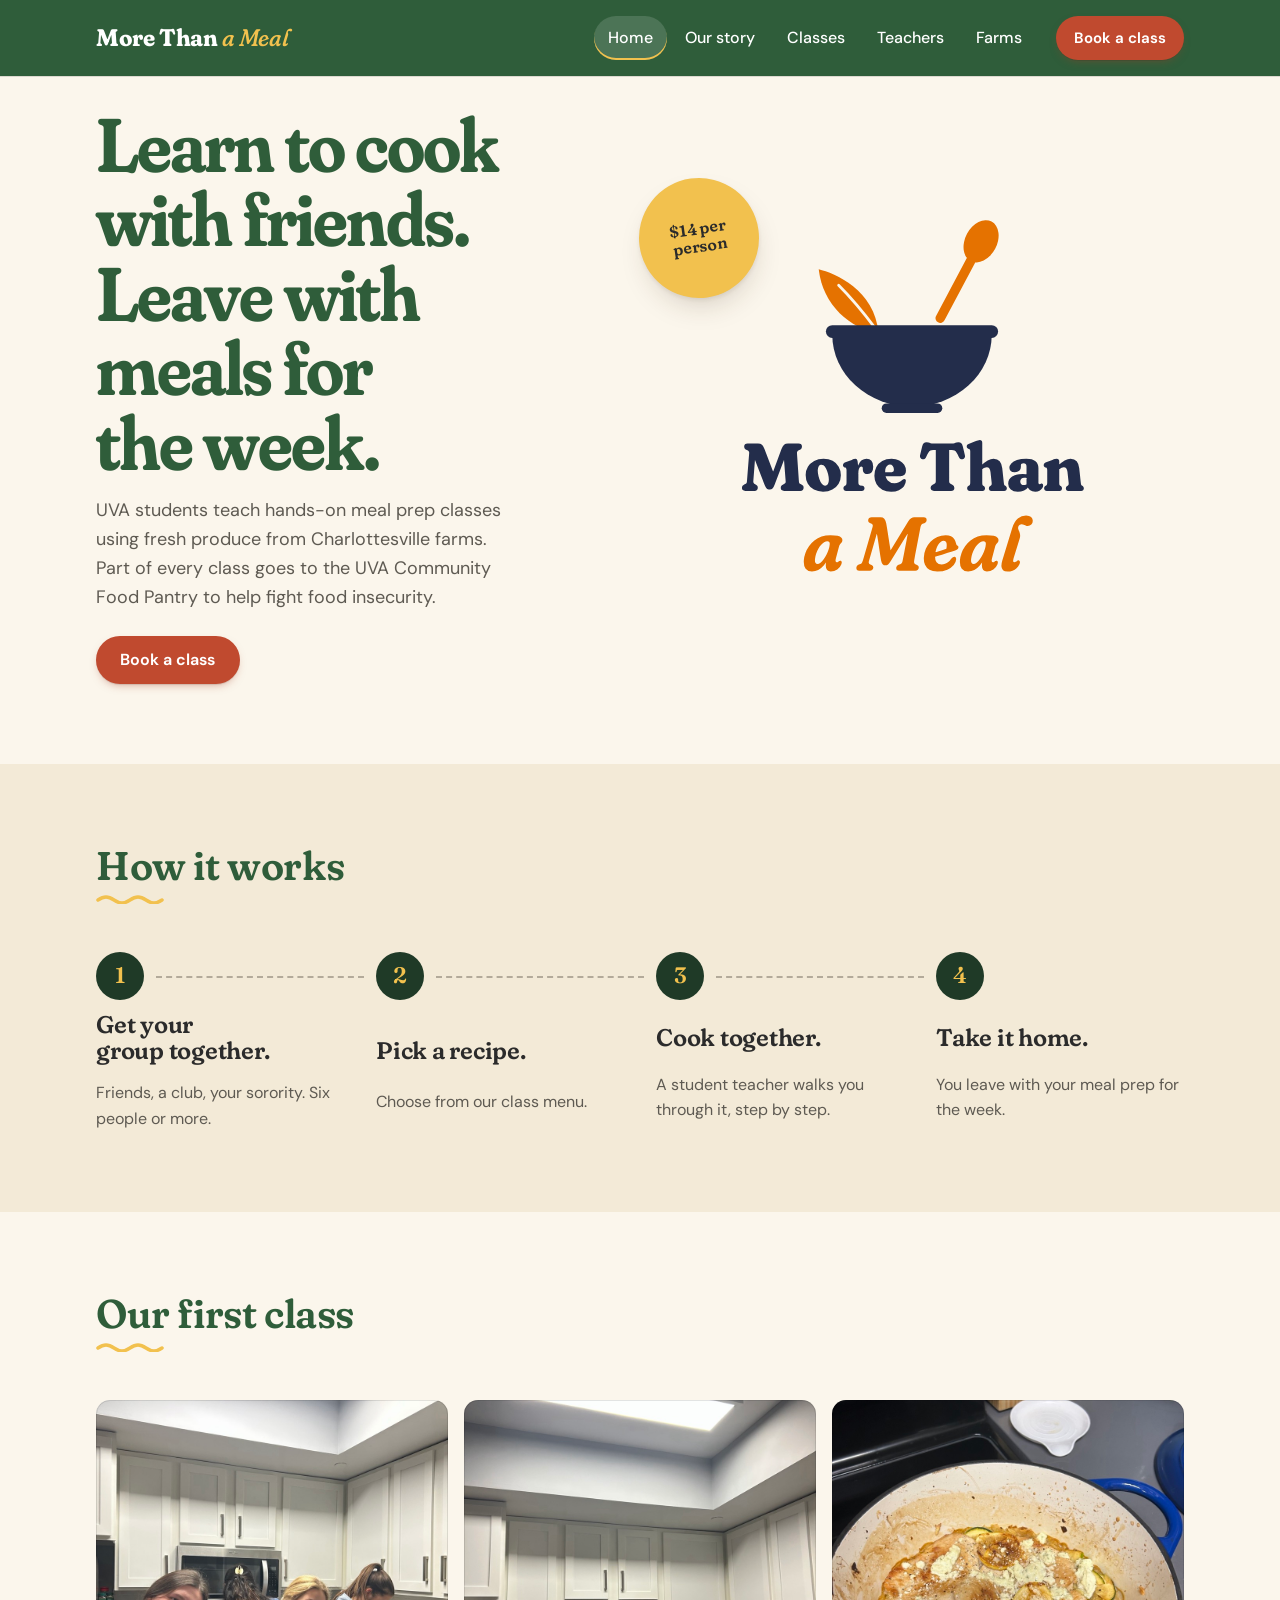
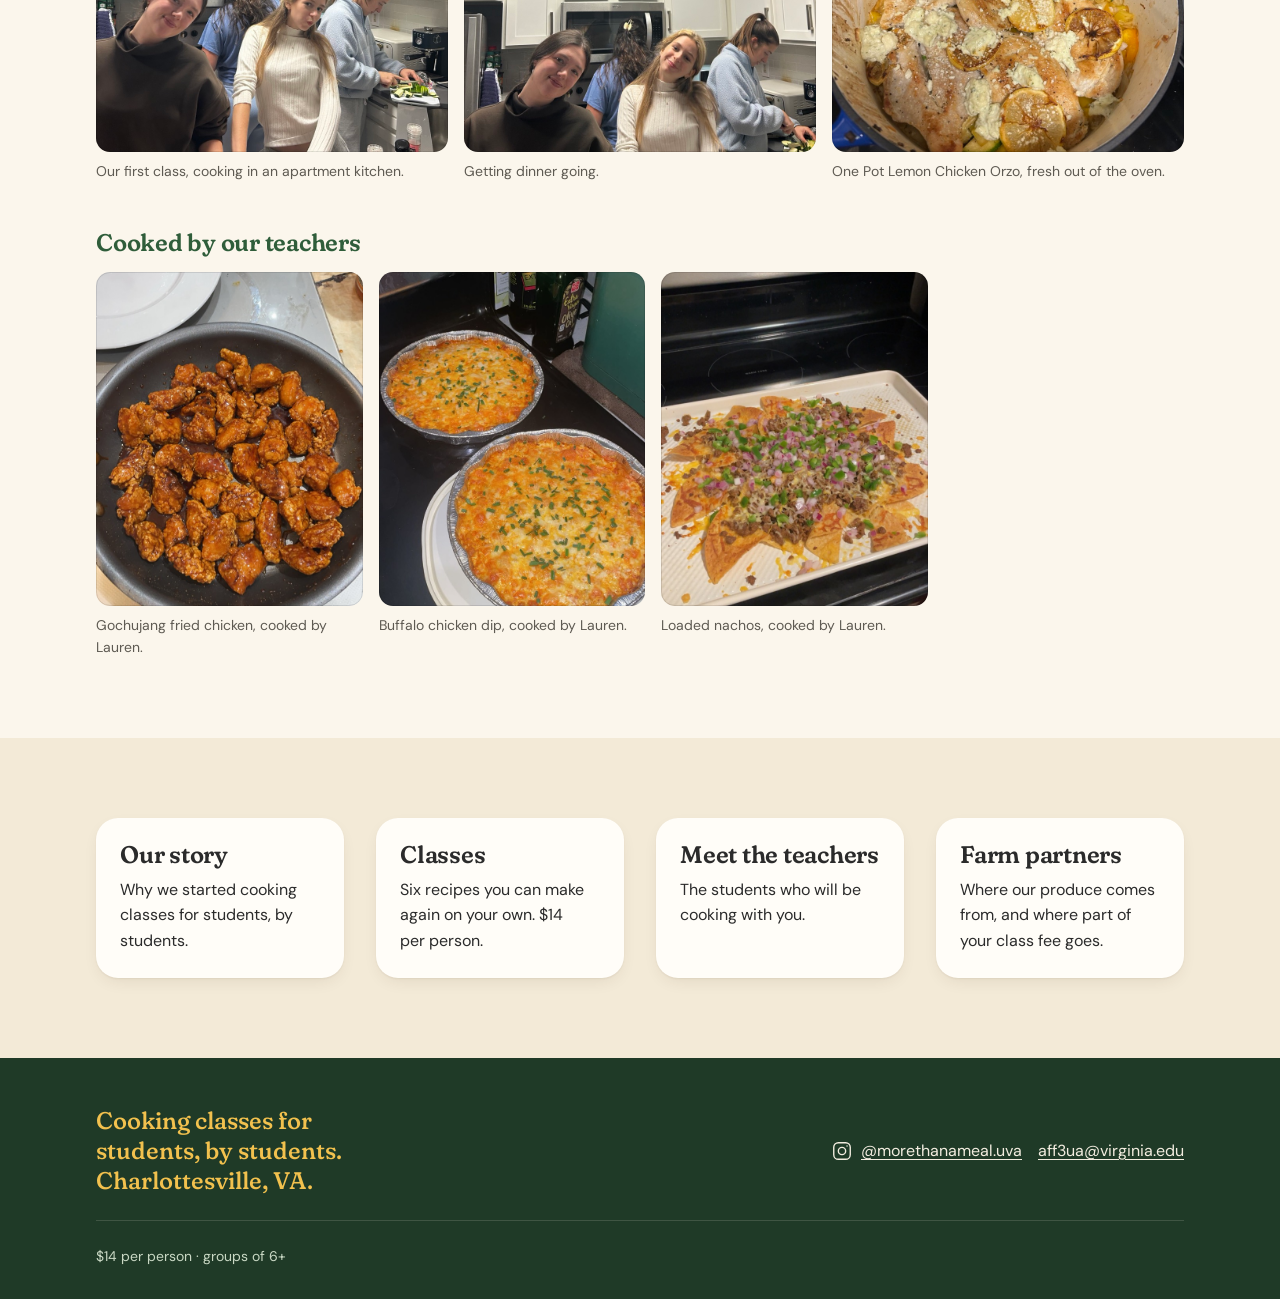
==== commit a71b2372: "Home hero shows the new logo instead of a photo" ====
--- a/index.html
+++ b/index.html
@@ -8,8 +8,8 @@
   <link rel="preconnect" href="https://fonts.googleapis.com">
   <link rel="preconnect" href="https://fonts.gstatic.com" crossorigin>
   <link rel="stylesheet" href="https://fonts.googleapis.com/css2?family=DM+Sans:opsz,wght@9..40,400..700&family=Fraunces:opsz,wght,SOFT@9..144,400..800,0..100&display=swap">
-  <link rel="stylesheet" href="css/style.css">
-  <script src="js/main.js"></script>
+  <link rel="stylesheet" href="css/style.css?v=4">
+  <script src="js/main.js?v=4"></script>
 </head>
 <body>
   <a class="skip-link" href="#main">Skip to content</a>
@@ -45,7 +45,8 @@
     <section class="hero">
       <div class="hero__inner container">
         <figure class="hero__media">
-          <img class="hero__img" src="images/lemon-chicken-orzo.jpg" alt="One pot lemon chicken orzo in a blue dutch oven, topped with seared chicken, lemon slices and crumbled cheese." width="900" height="1200" fetchpriority="high" style="object-position: center 62%;">
+          <!-- HERO LOGO: to change the logo, replace images/logo.svg -->
+          <img class="hero__img hero__img--logo" src="images/logo.svg" alt="More Than a Meal logo: a navy bowl with an orange spoon and leaf" width="600" height="520" fetchpriority="high">
           <p class="hero__sticker">$14 per person</p>
         </figure>
         <div class="hero__text">
--- a/css/style.css
+++ b/css/style.css
@@ -383,6 +383,7 @@
   line-height: 0.95;
   letter-spacing: -0.015em;
   text-decoration: none;
+  padding-block: 0.25rem; /* keeps the tap target 44px+ on phones */
 }
 .wordmark__line {
   display: block;
@@ -2046,3 +2047,37 @@
 @media (min-width: 1040px) {
   .card-grid--four { grid-template-columns: repeat(4, 1fr); }
 }
+
+/* Home hero: the logo sits where the big photo used to be */
+.hero__img.hero__img--logo {
+  display: block;
+  width: min(78%, 420px);
+  margin-inline: auto;
+  aspect-ratio: 600 / 520;
+  object-fit: contain;
+  border-radius: 0;
+  outline: none; /* the logo has no photo edge */
+}
+/* Price sticker sits in the empty top corner beside the logo, never over it */
+.hero__media:has(.hero__img--logo) .hero__sticker {
+  top: 0;
+  right: 0;
+  bottom: auto;
+  left: auto;
+  width: 84px;
+  height: 84px;
+  font-size: 0.8rem;
+}
+@media (min-width: 65em) {
+  .hero__img.hero__img--logo {
+    width: min(100%, 520px);
+  }
+  .hero__media:has(.hero__img--logo) .hero__sticker {
+    top: 8px;
+    right: auto;
+    left: 0;
+    width: 120px;
+    height: 120px;
+    font-size: 1rem;
+  }
+}
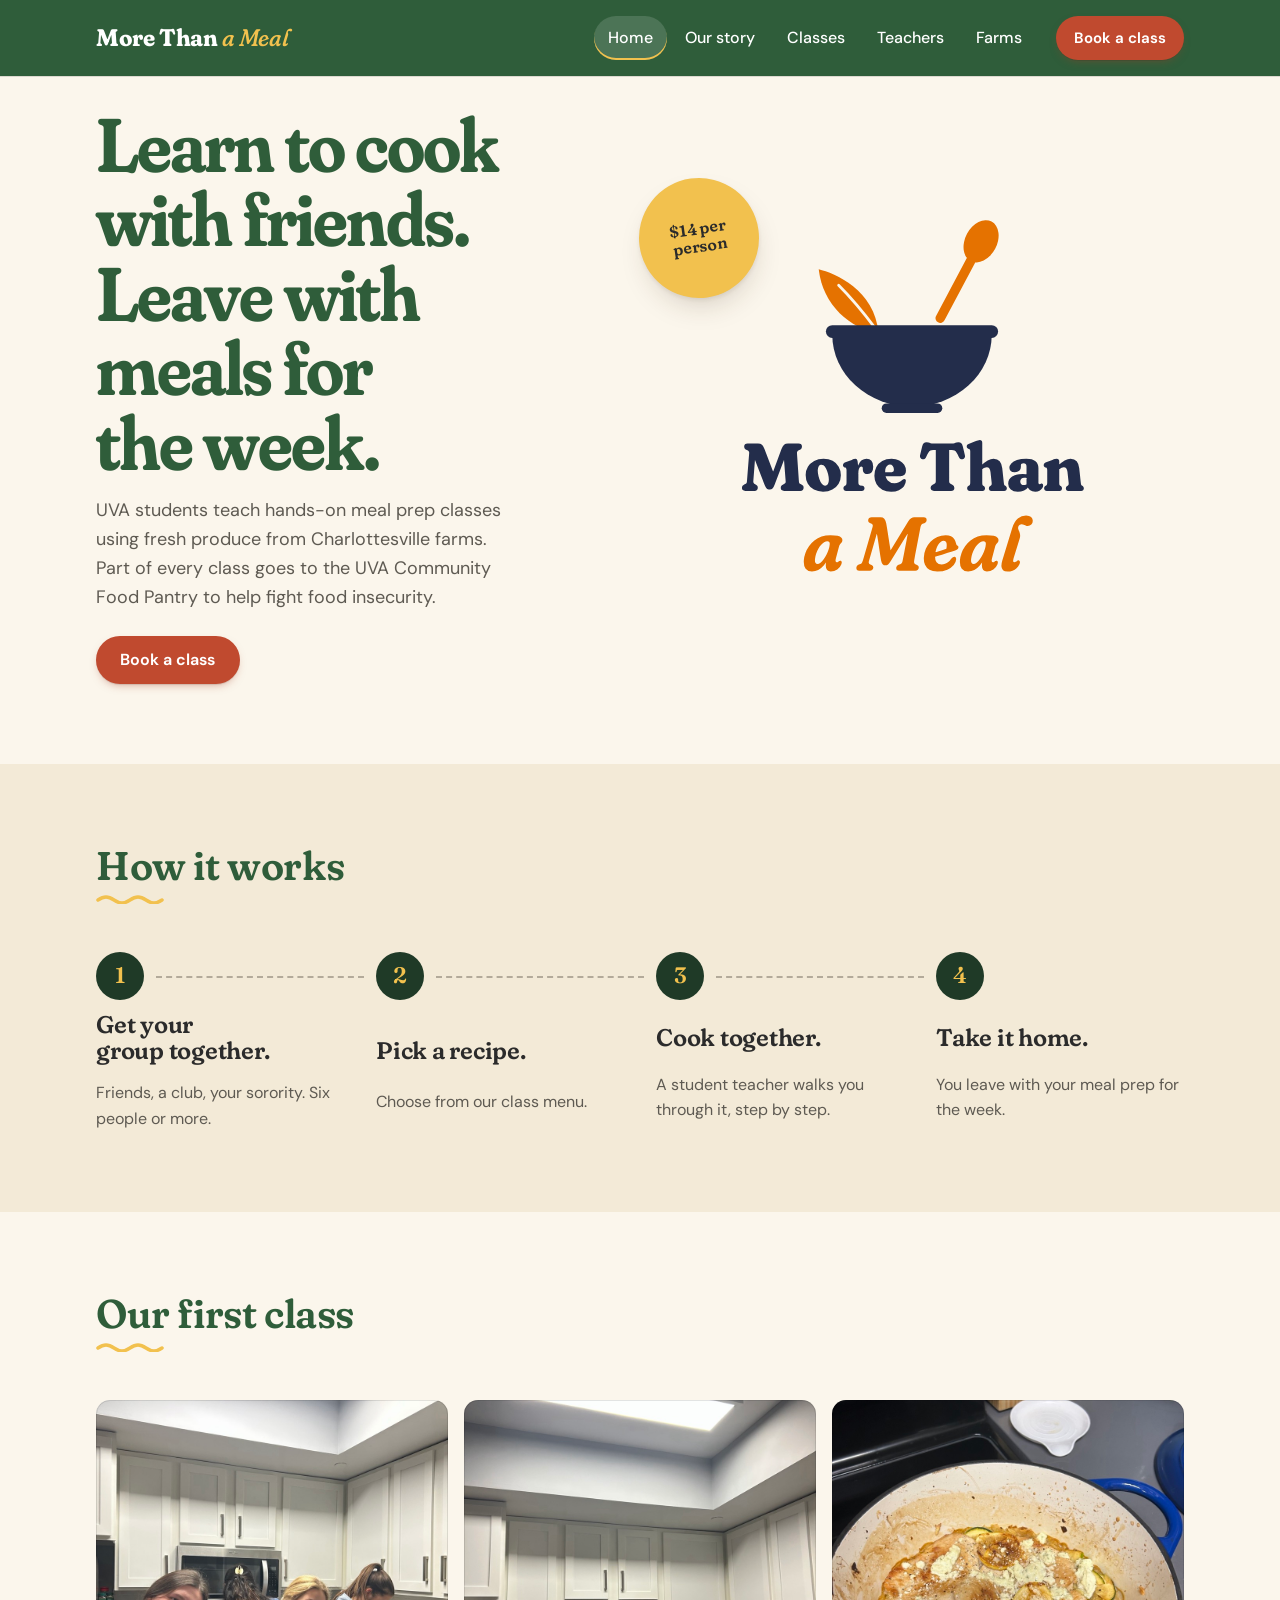
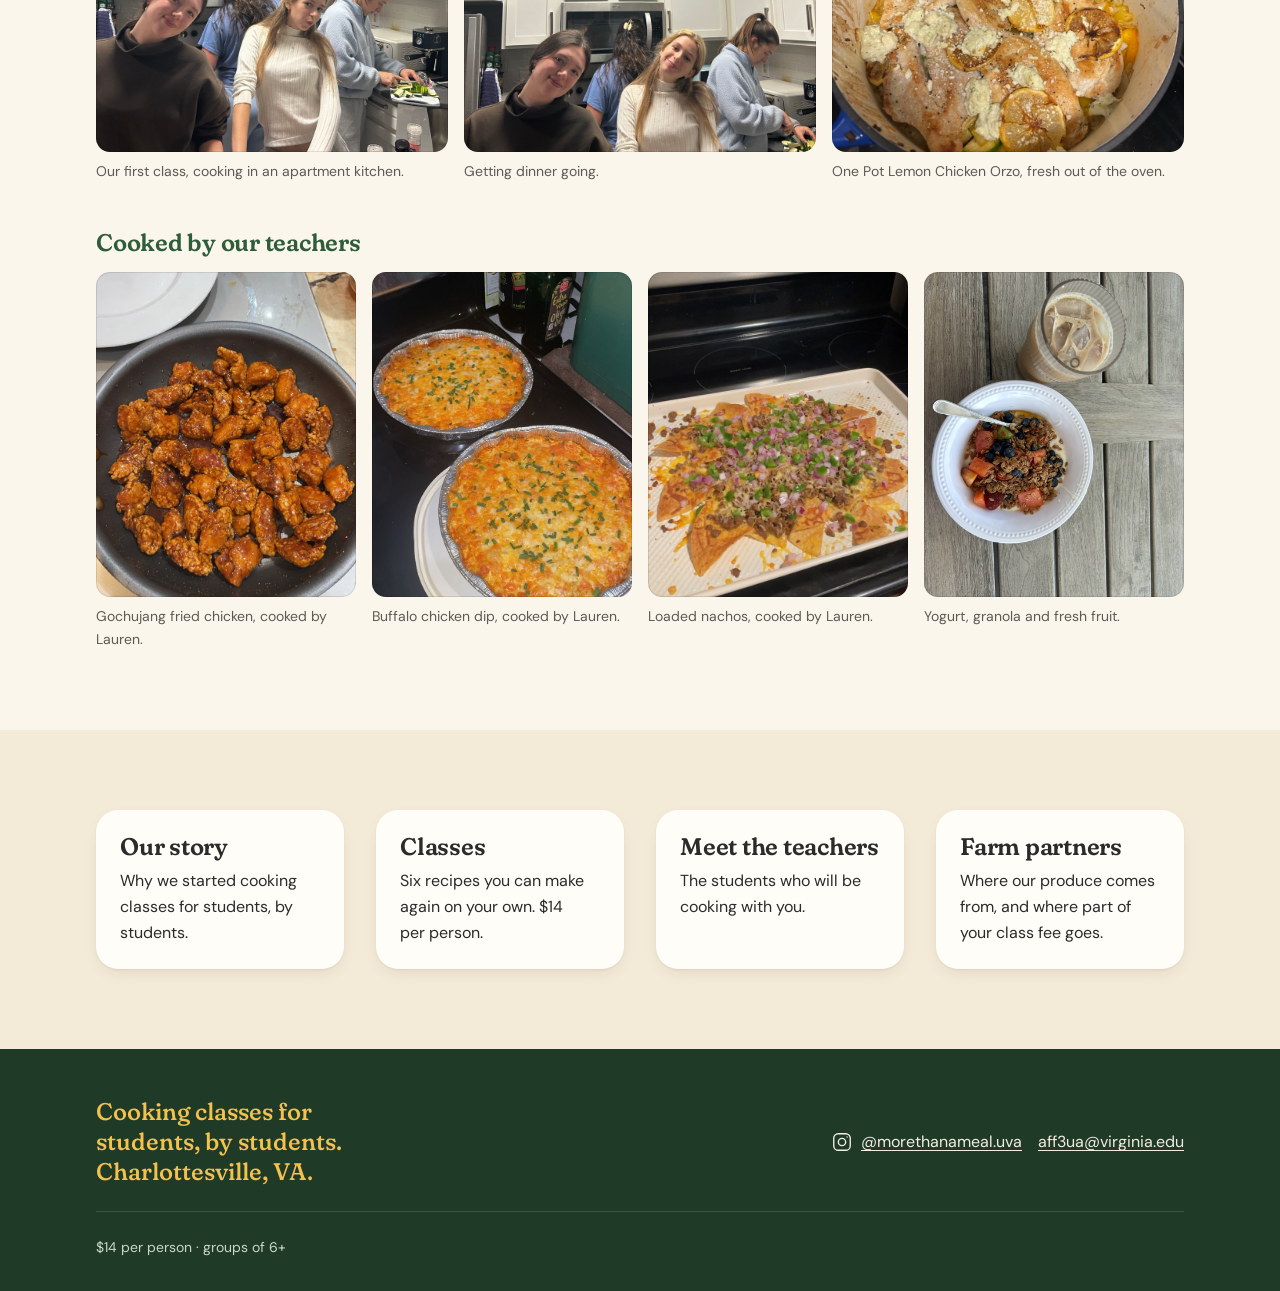
==== commit 82abb0c6: "Add Zoe's photos: Vodka-less Pasta and Burrito Bowls cards, granola in home gallery" ====
--- a/index.html
+++ b/index.html
@@ -8,8 +8,8 @@
   <link rel="preconnect" href="https://fonts.googleapis.com">
   <link rel="preconnect" href="https://fonts.gstatic.com" crossorigin>
   <link rel="stylesheet" href="https://fonts.googleapis.com/css2?family=DM+Sans:opsz,wght@9..40,400..700&family=Fraunces:opsz,wght,SOFT@9..144,400..800,0..100&display=swap">
-  <link rel="stylesheet" href="css/style.css?v=4">
-  <script src="js/main.js?v=4"></script>
+  <link rel="stylesheet" href="css/style.css?v=5">
+  <script src="js/main.js?v=5"></script>
 </head>
 <body>
   <a class="skip-link" href="#main">Skip to content</a>
@@ -109,7 +109,7 @@
         </div>
 
         <h3 class="subheading">Cooked by our teachers</h3>
-        <div class="gallery gallery--three gallery--small">
+        <div class="gallery gallery--small gallery--four">
           <figure class="gallery__item">
             <img src="images/gochujang-chicken.jpg" alt="A pan of gochujang fried chicken bites in a glossy red sauce." width="675" height="1200" loading="lazy">
             <figcaption class="gallery__caption">Gochujang fried chicken, cooked by Lauren.</figcaption>
@@ -121,6 +121,10 @@
           <figure class="gallery__item">
             <img src="images/loaded-nachos.jpg" alt="A sheet pan of loaded nachos with ground beef, cheese, red onion and green pepper." width="675" height="1200" loading="lazy">
             <figcaption class="gallery__caption">Loaded nachos, cooked by Lauren.</figcaption>
+          </figure>
+          <figure class="gallery__item">
+            <img src="images/granola-bowl.jpg" alt="A bowl of yogurt topped with granola, blueberries and chopped fruit, next to an iced coffee." width="910" height="1200" loading="lazy">
+            <figcaption class="gallery__caption">Yogurt, granola and fresh fruit.</figcaption>
           </figure>
         </div>
       </div>
--- a/css/style.css
+++ b/css/style.css
@@ -2081,3 +2081,12 @@
     font-size: 1rem;
   }
 }
+
+/* Four tall photos: two per row on phones, one row of four on wider screens */
+.gallery--small.gallery--four {
+  max-width: none;
+  grid-template-columns: repeat(2, 1fr);
+}
+@media (min-width: 45em) {
+  .gallery--small.gallery--four { grid-template-columns: repeat(4, 1fr); }
+}
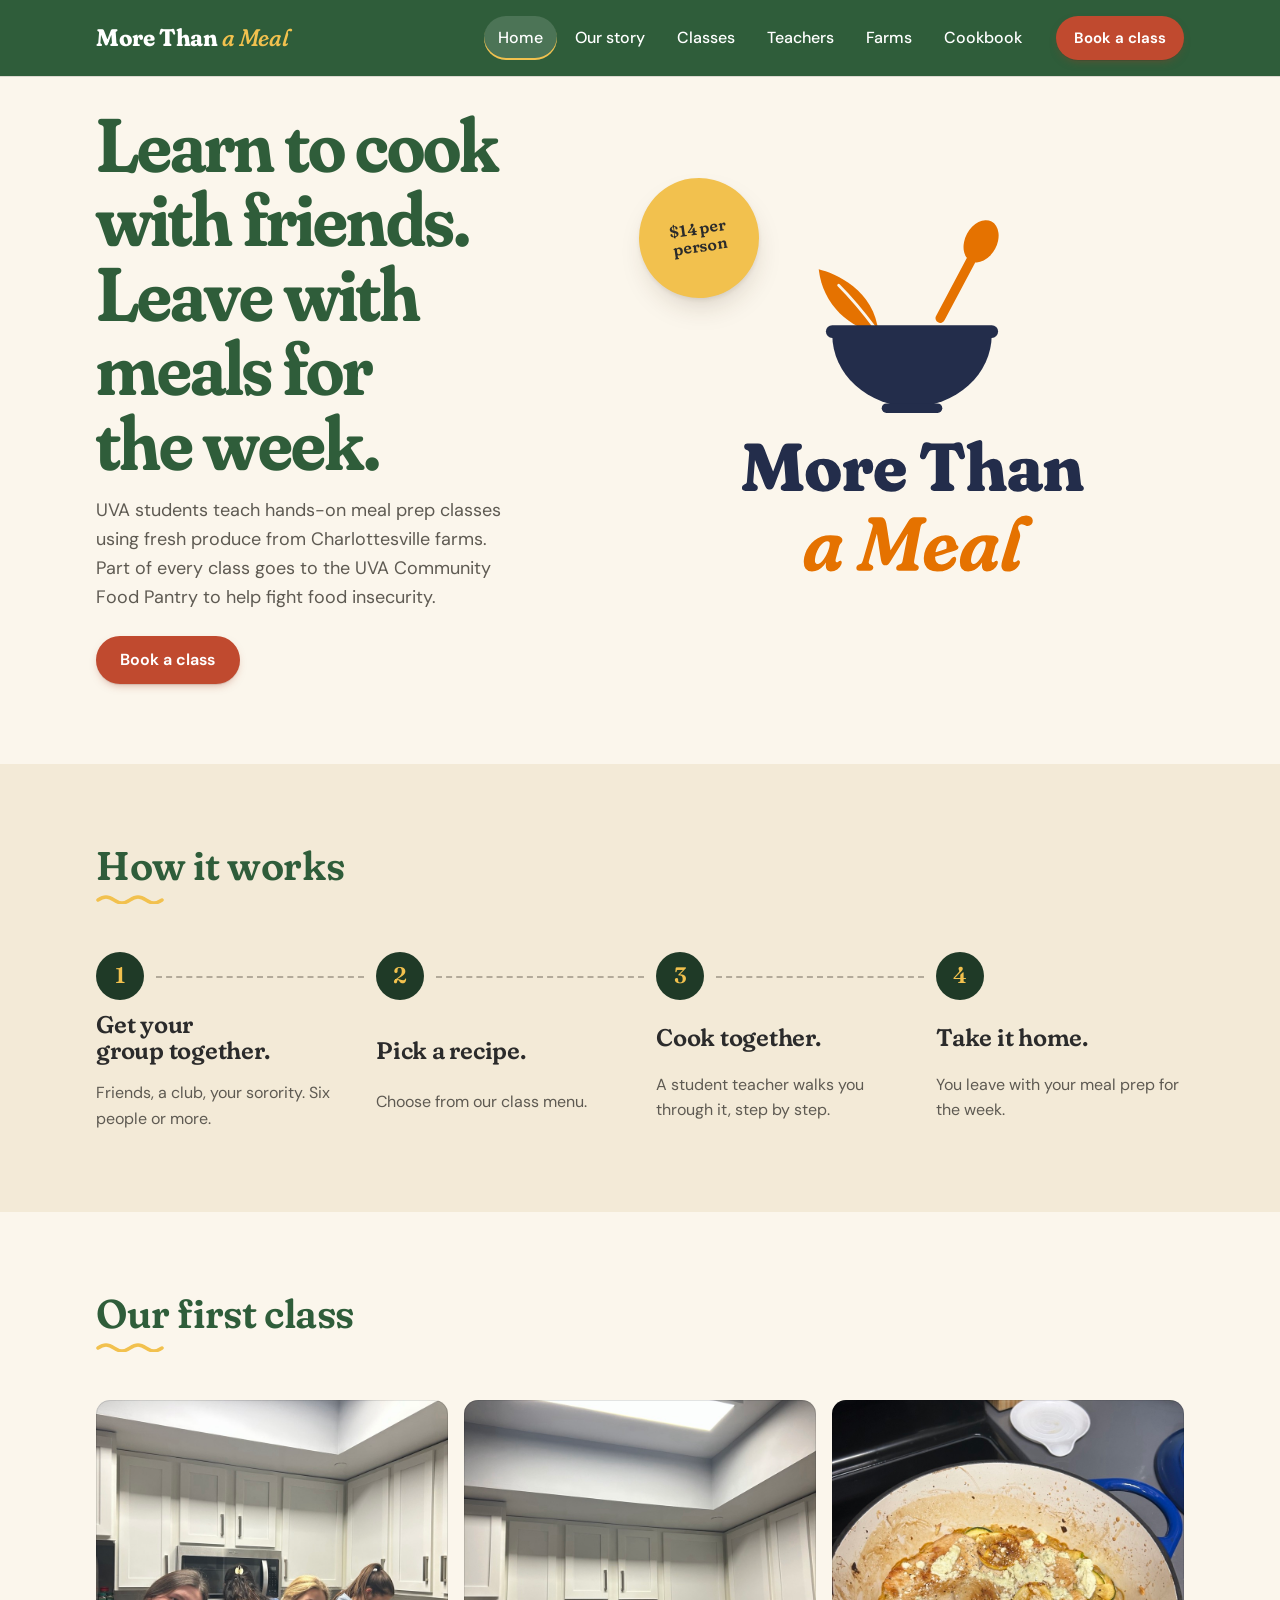
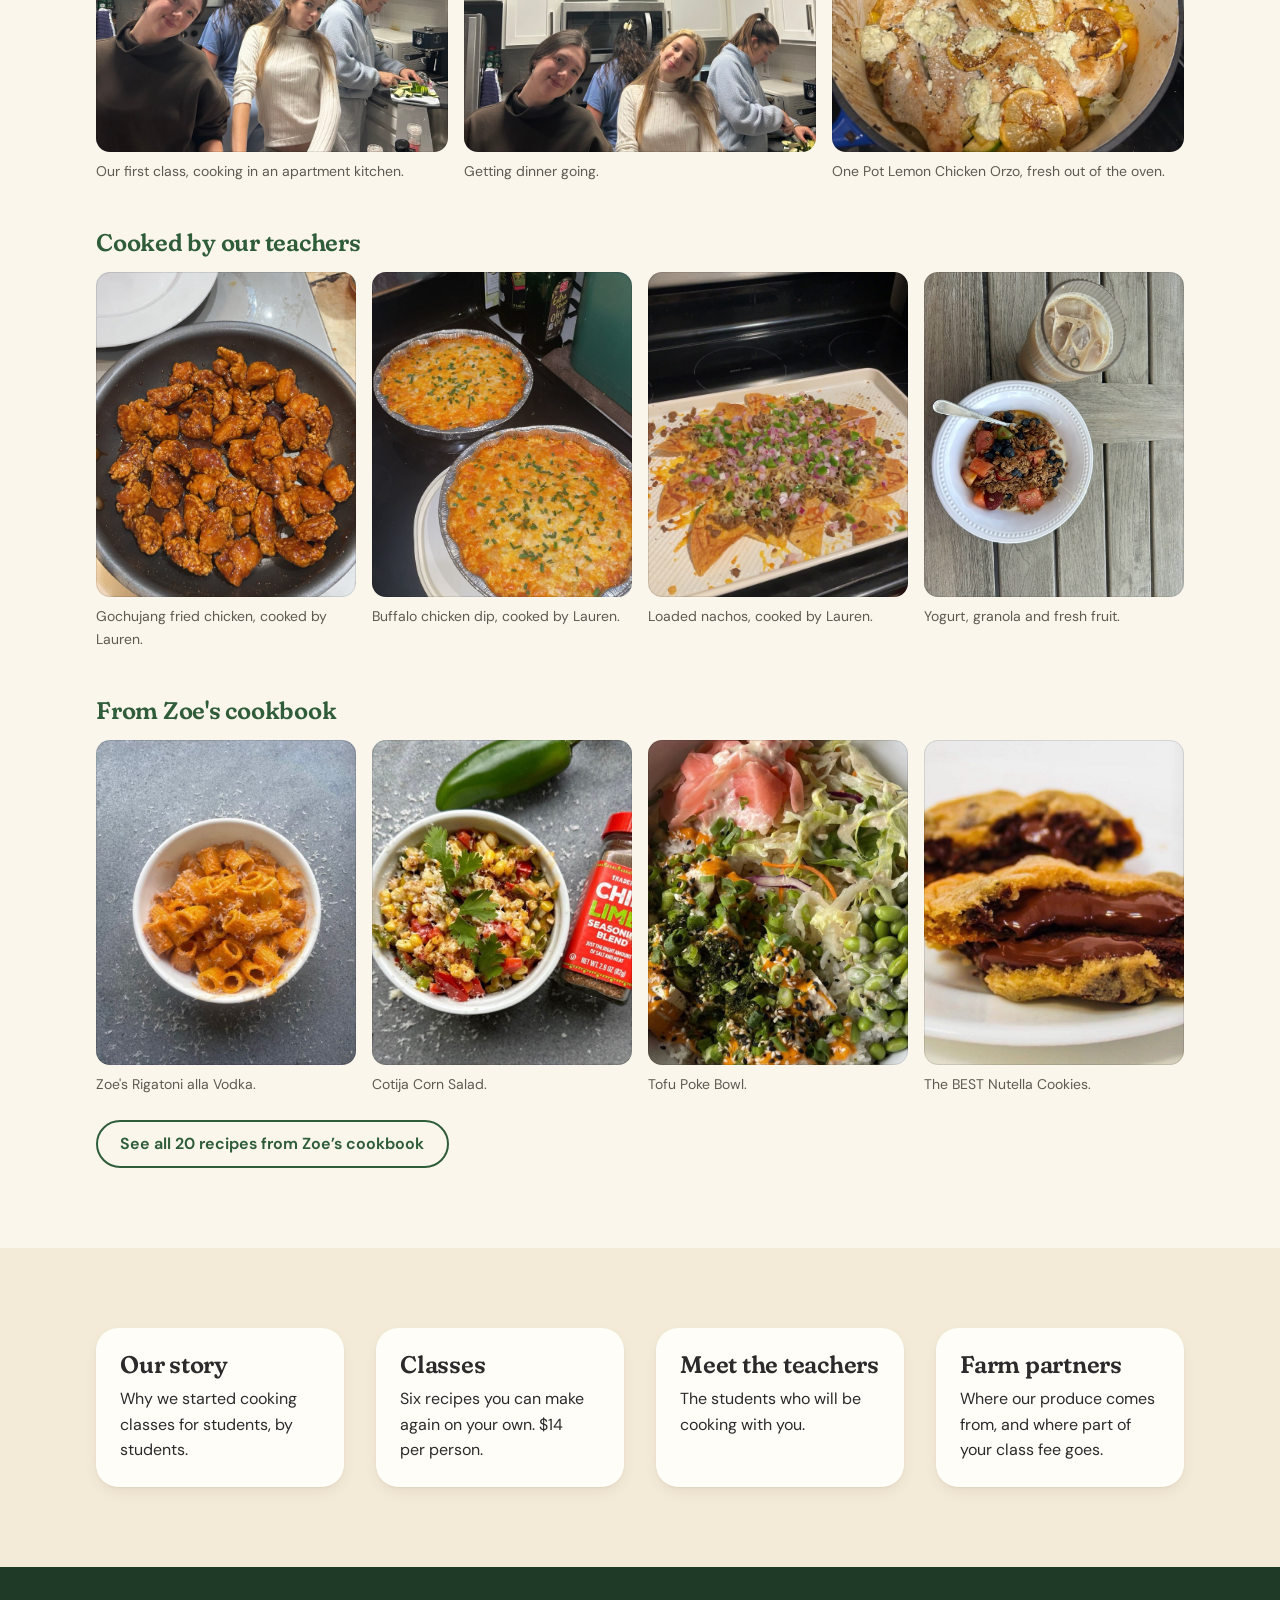
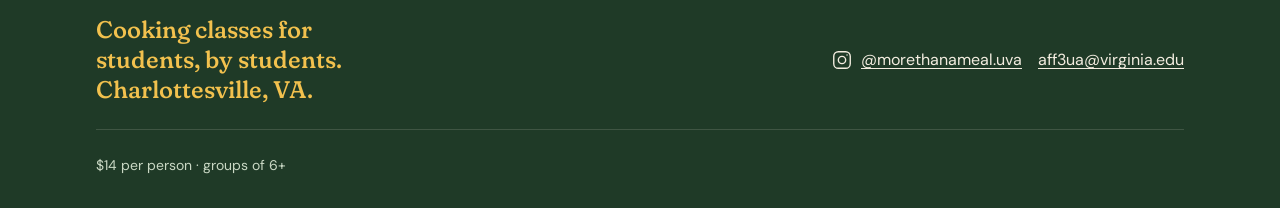
==== commit 6dbc350b: "Add Zoe's cookbook: new Cookbook page, home strip, story line, team card" ====
--- a/index.html
+++ b/index.html
@@ -8,8 +8,8 @@
   <link rel="preconnect" href="https://fonts.googleapis.com">
   <link rel="preconnect" href="https://fonts.gstatic.com" crossorigin>
   <link rel="stylesheet" href="https://fonts.googleapis.com/css2?family=DM+Sans:opsz,wght@9..40,400..700&family=Fraunces:opsz,wght,SOFT@9..144,400..800,0..100&display=swap">
-  <link rel="stylesheet" href="css/style.css?v=5">
-  <script src="js/main.js?v=5"></script>
+  <link rel="stylesheet" href="css/style.css?v=6">
+  <script src="js/main.js?v=6"></script>
 </head>
 <body>
   <a class="skip-link" href="#main">Skip to content</a>
@@ -28,6 +28,7 @@
           <li><a class="nav__link" href="classes.html">Classes</a></li>
           <li><a class="nav__link" href="teachers.html">Teachers</a></li>
           <li><a class="nav__link" href="farms.html">Farms</a></li>
+          <li><a class="nav__link" href="cookbook.html">Cookbook</a></li>
         </ul>
       </nav>
       <a class="btn btn--book btn--small site-header__book" href="book.html">Book a class</a>
@@ -127,6 +128,27 @@
             <figcaption class="gallery__caption">Yogurt, granola and fresh fruit.</figcaption>
           </figure>
         </div>
+
+        <h3 class="subheading">From Zoe's cookbook</h3>
+        <div class="gallery gallery--small gallery--four">
+          <figure class="gallery__item">
+            <img src="images/cookbook/rigatoni-alla-vodka.jpg" alt="A bowl of rigatoni in a creamy vodka sauce with Parmesan." width="750" height="1000" loading="lazy">
+            <figcaption class="gallery__caption">Zoe's Rigatoni alla Vodka.</figcaption>
+          </figure>
+          <figure class="gallery__item">
+            <img src="images/cookbook/cotija-corn-salad.jpg" alt="A bowl of corn salad with peppers, cotija and cilantro." width="750" height="1000" loading="lazy">
+            <figcaption class="gallery__caption">Cotija Corn Salad.</figcaption>
+          </figure>
+          <figure class="gallery__item">
+            <img src="images/cookbook/tofu-poke-bowl.jpg" alt="A poke bowl with tofu, edamame, cabbage, pickled ginger and sauce." width="750" height="1000" loading="lazy">
+            <figcaption class="gallery__caption">Tofu Poke Bowl.</figcaption>
+          </figure>
+          <figure class="gallery__item">
+            <img src="images/cookbook/nutella-cookies.jpg" alt="A chocolate chip cookie broken open with a Nutella center." width="750" height="1000" loading="lazy">
+            <figcaption class="gallery__caption">The BEST Nutella Cookies.</figcaption>
+          </figure>
+        </div>
+        <div class="btn-row" style="margin-top: 1.5rem;"><a class="btn btn--ghost" href="cookbook.html">See all 20 recipes from Zoe&rsquo;s cookbook</a></div>
       </div>
     </section>
 
--- a/css/style.css
+++ b/css/style.css
@@ -2090,3 +2090,22 @@
 @media (min-width: 45em) {
   .gallery--small.gallery--four { grid-template-columns: repeat(4, 1fr); }
 }
+
+/* --- Cookbook page ---------------------------------------------------------- */
+.cookbook-quote {
+  max-width: 44rem;
+  margin: 0 0 var(--space-5);
+  padding: var(--space-5);
+  border-left: 4px solid var(--color-butter);
+  border-radius: var(--radius-lg);
+  background: var(--color-paper);
+  box-shadow: var(--shadow-card);
+}
+.cookbook-quote p { margin-bottom: var(--space-3); }
+.cookbook-quote__title {
+  font-family: var(--font-display);
+  font-size: var(--text-lg);
+  color: var(--color-herb);
+}
+.cookbook-quote footer { font-size: 0.9rem; color: var(--color-ink-soft); }
+.cookbook-list { margin: 0; padding-left: 1.1rem; line-height: 1.7; }
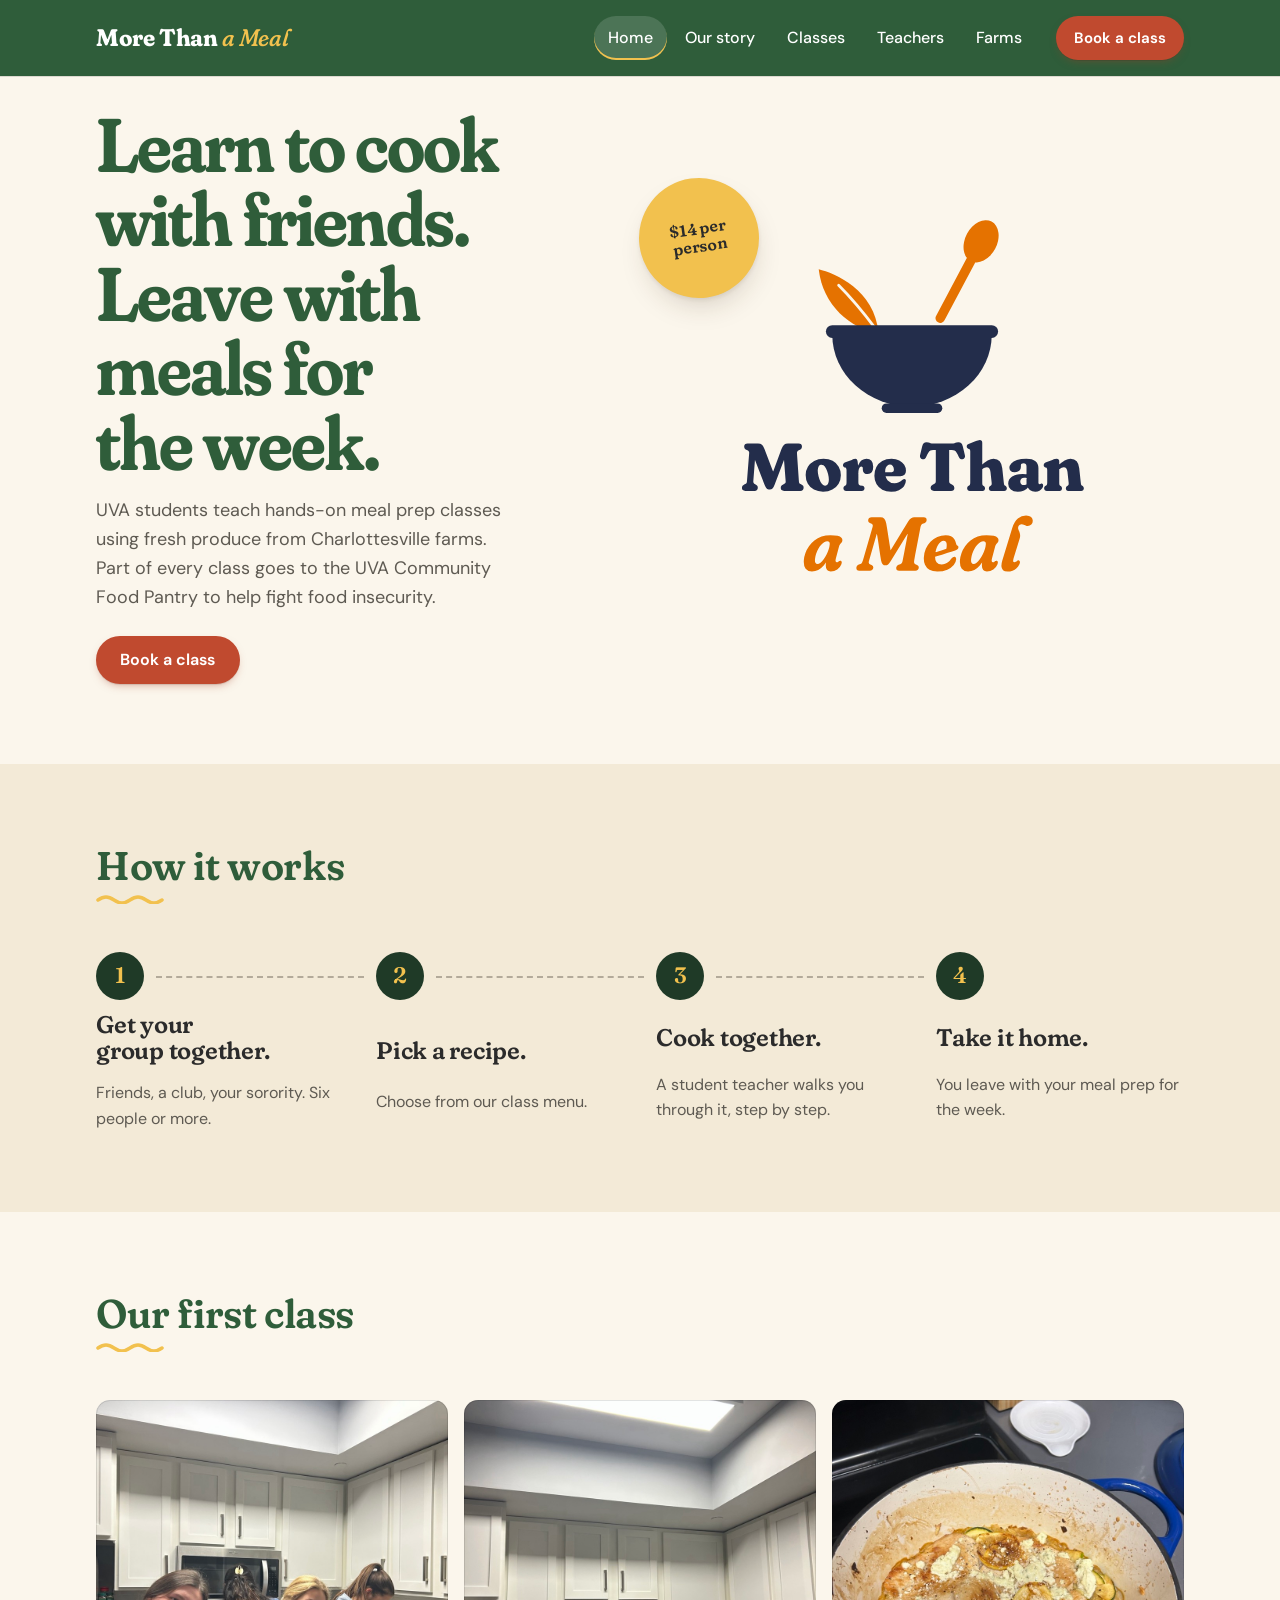
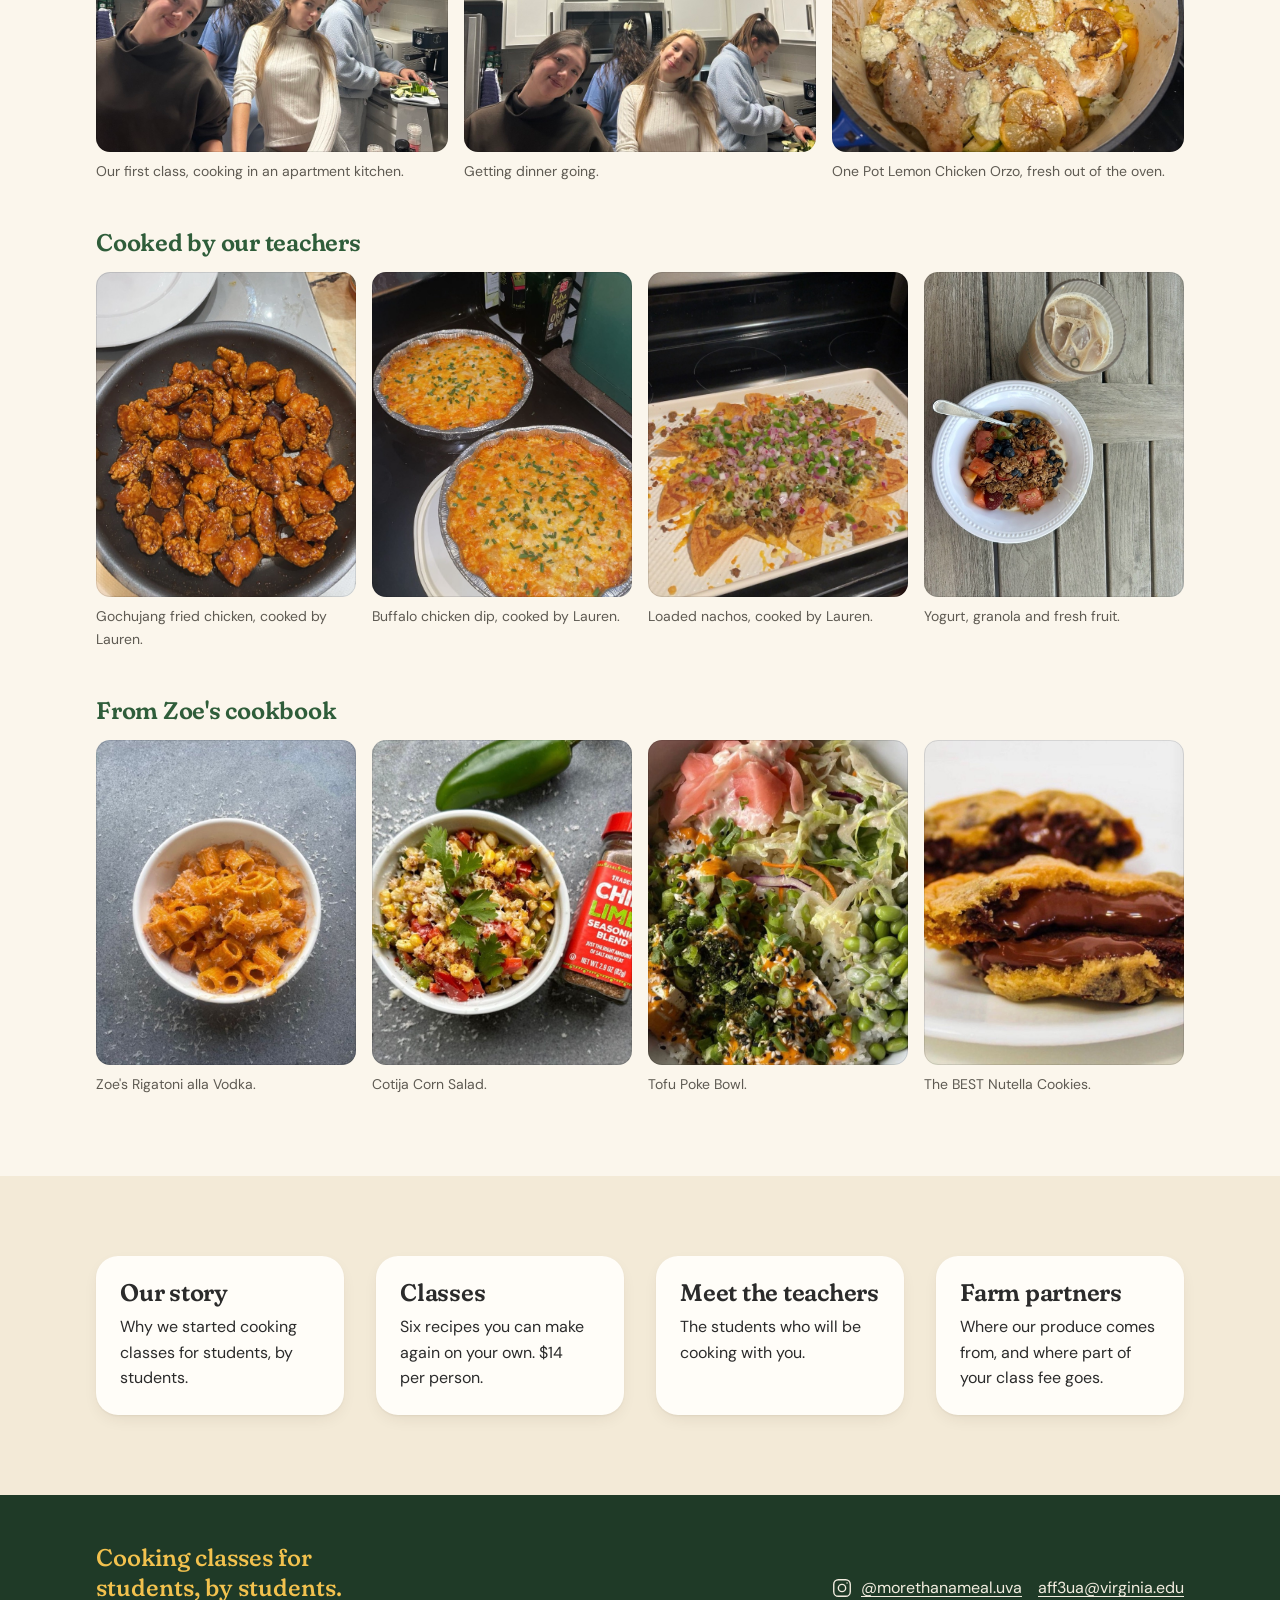
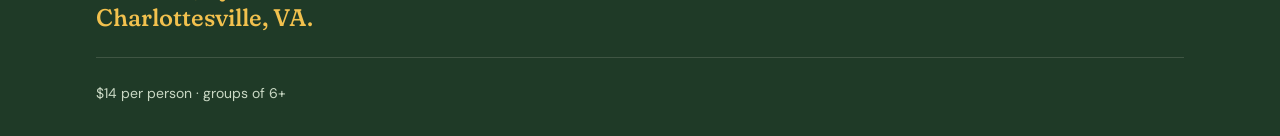
==== commit e440829b: "Cookbook woven into existing pages instead of its own page (Zoe's request)" ====
--- a/index.html
+++ b/index.html
@@ -8,8 +8,8 @@
   <link rel="preconnect" href="https://fonts.googleapis.com">
   <link rel="preconnect" href="https://fonts.gstatic.com" crossorigin>
   <link rel="stylesheet" href="https://fonts.googleapis.com/css2?family=DM+Sans:opsz,wght@9..40,400..700&family=Fraunces:opsz,wght,SOFT@9..144,400..800,0..100&display=swap">
-  <link rel="stylesheet" href="css/style.css?v=6">
-  <script src="js/main.js?v=6"></script>
+  <link rel="stylesheet" href="css/style.css?v=7">
+  <script src="js/main.js?v=7"></script>
 </head>
 <body>
   <a class="skip-link" href="#main">Skip to content</a>
@@ -28,7 +28,6 @@
           <li><a class="nav__link" href="classes.html">Classes</a></li>
           <li><a class="nav__link" href="teachers.html">Teachers</a></li>
           <li><a class="nav__link" href="farms.html">Farms</a></li>
-          <li><a class="nav__link" href="cookbook.html">Cookbook</a></li>
         </ul>
       </nav>
       <a class="btn btn--book btn--small site-header__book" href="book.html">Book a class</a>
@@ -148,7 +147,6 @@
             <figcaption class="gallery__caption">The BEST Nutella Cookies.</figcaption>
           </figure>
         </div>
-        <div class="btn-row" style="margin-top: 1.5rem;"><a class="btn btn--ghost" href="cookbook.html">See all 20 recipes from Zoe&rsquo;s cookbook</a></div>
       </div>
     </section>
 
